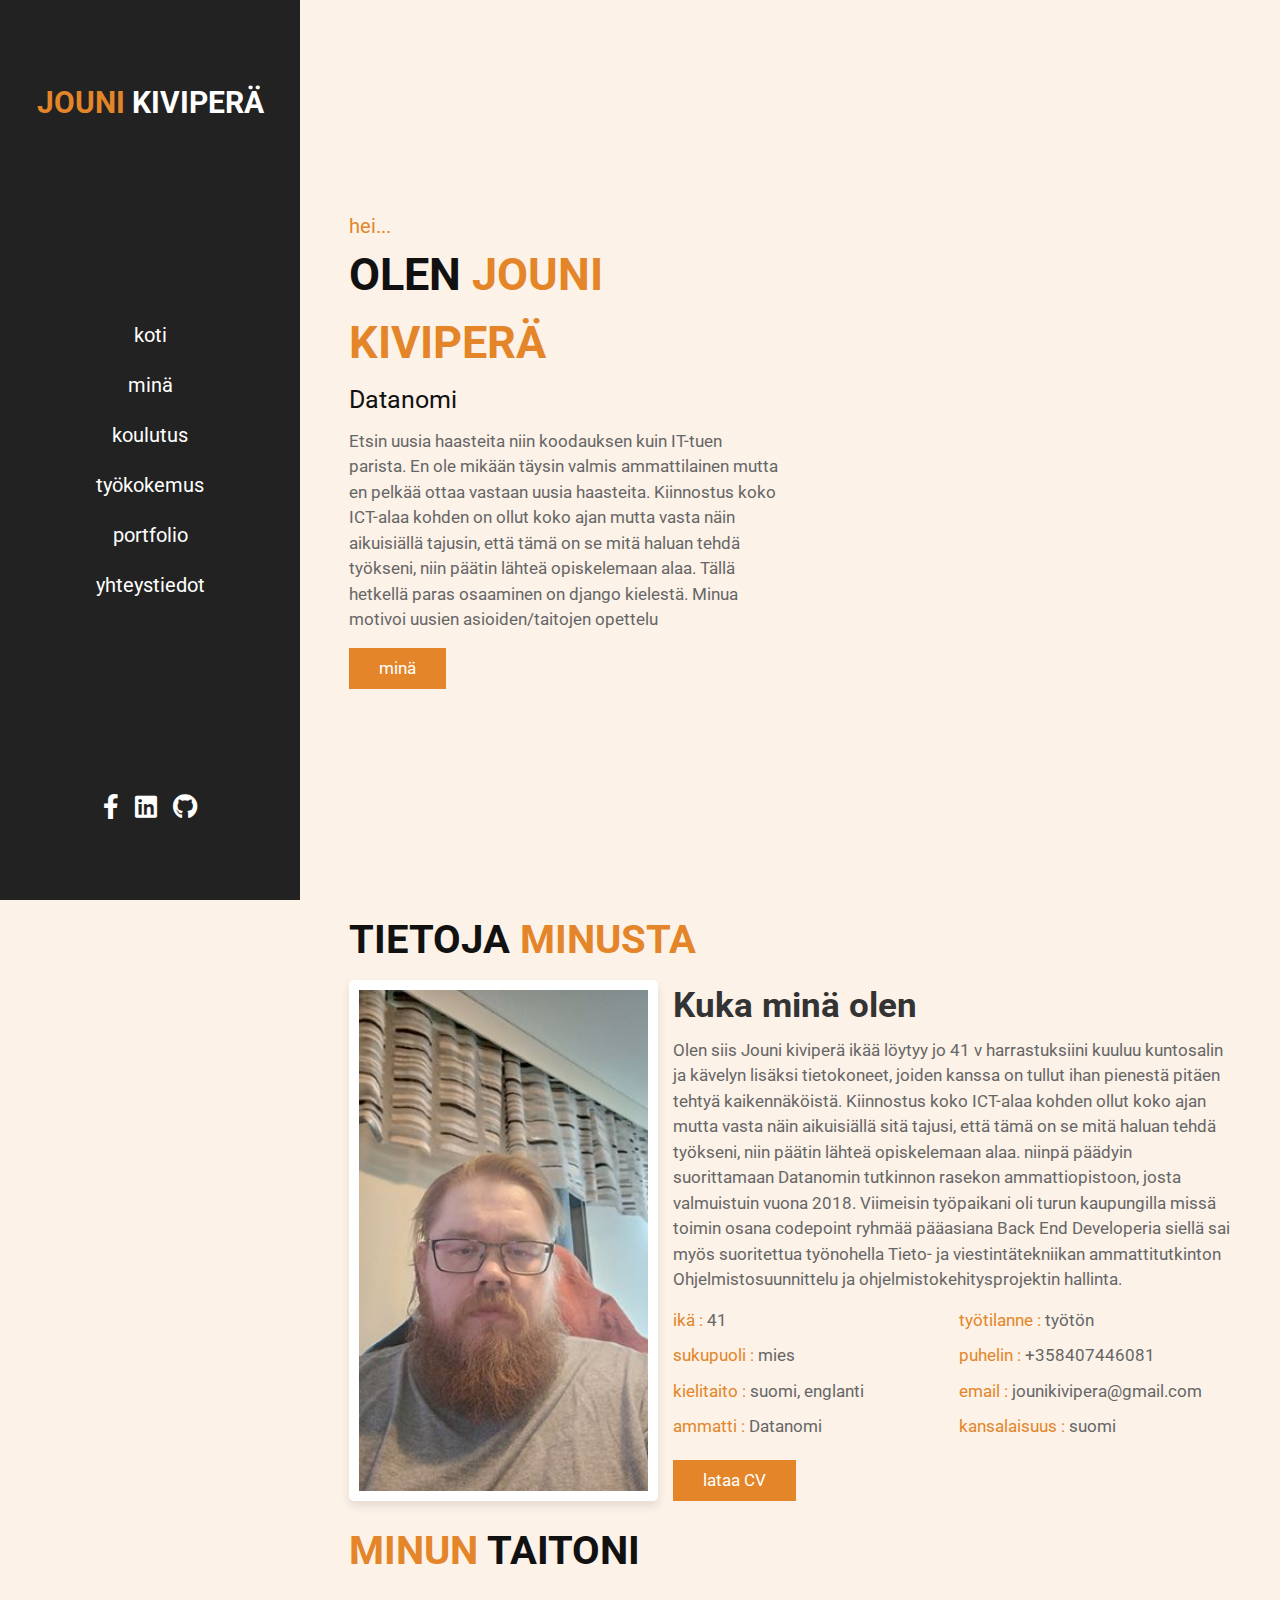
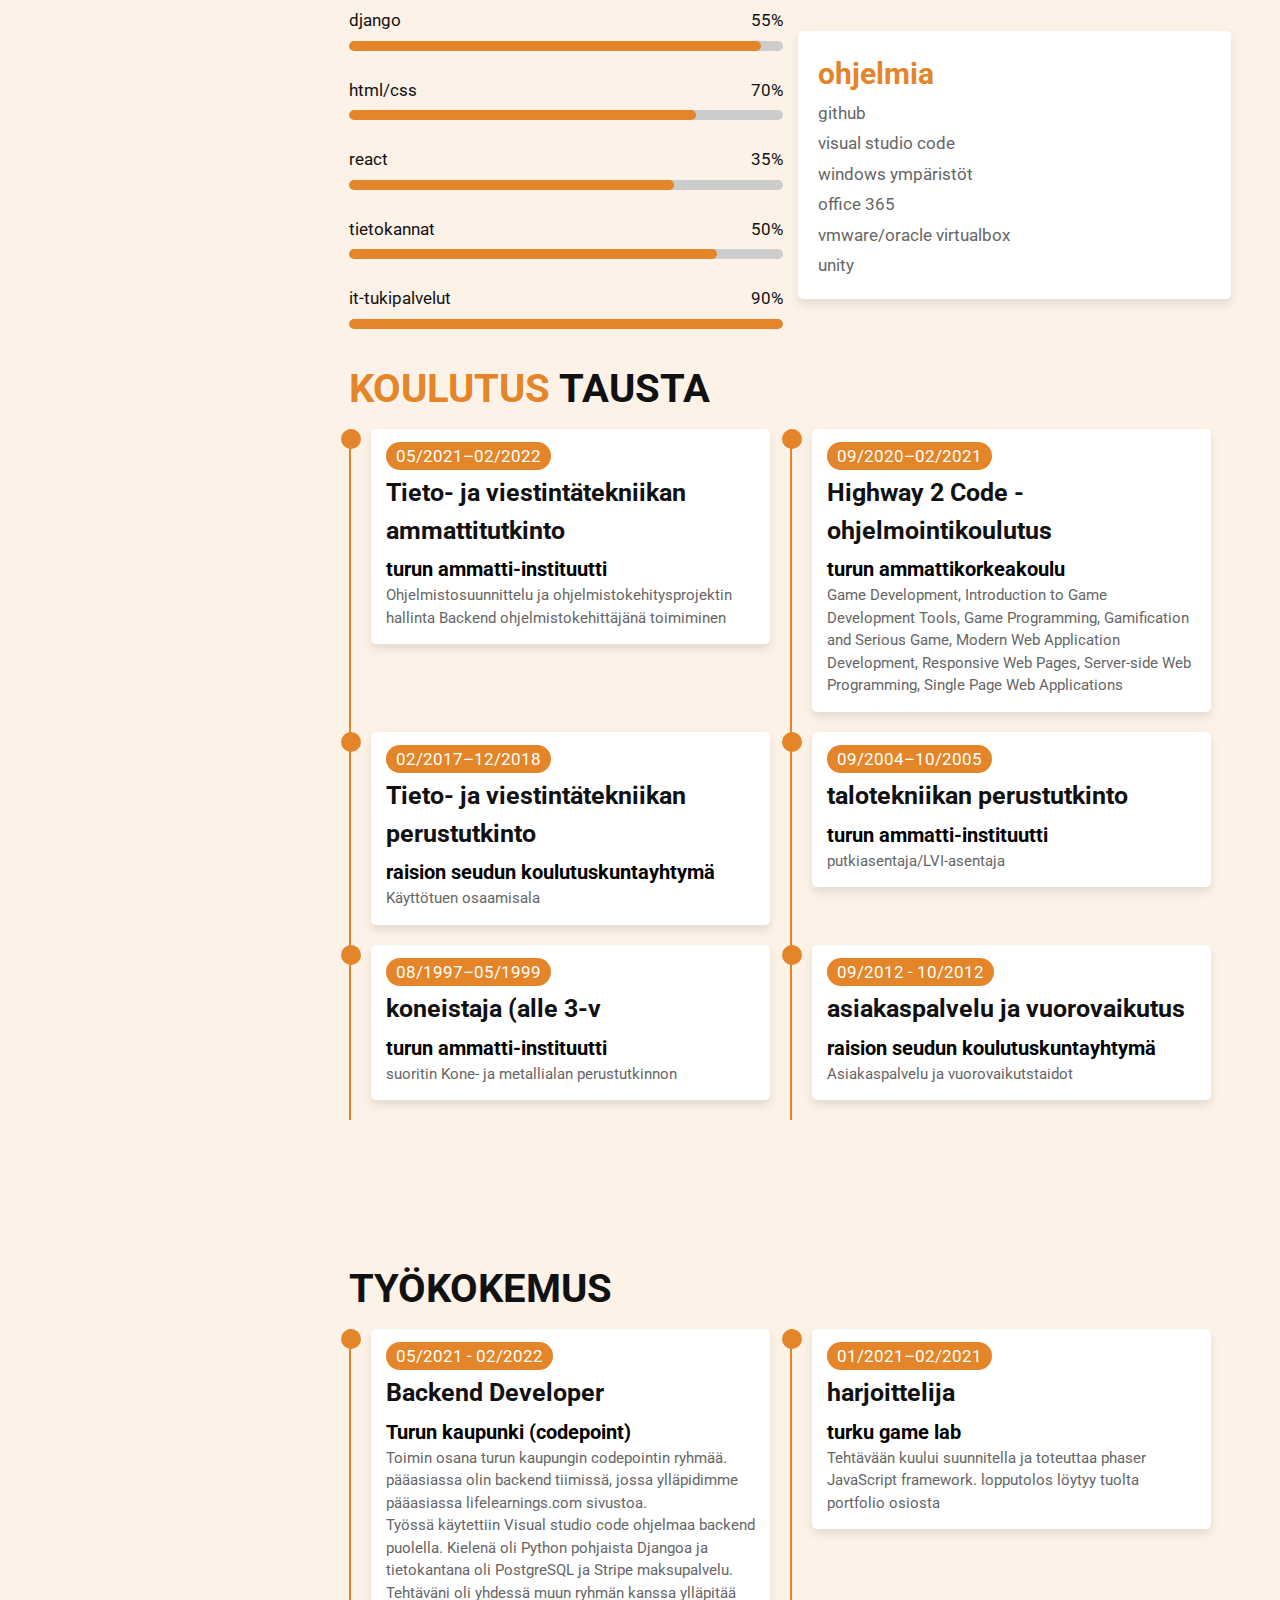
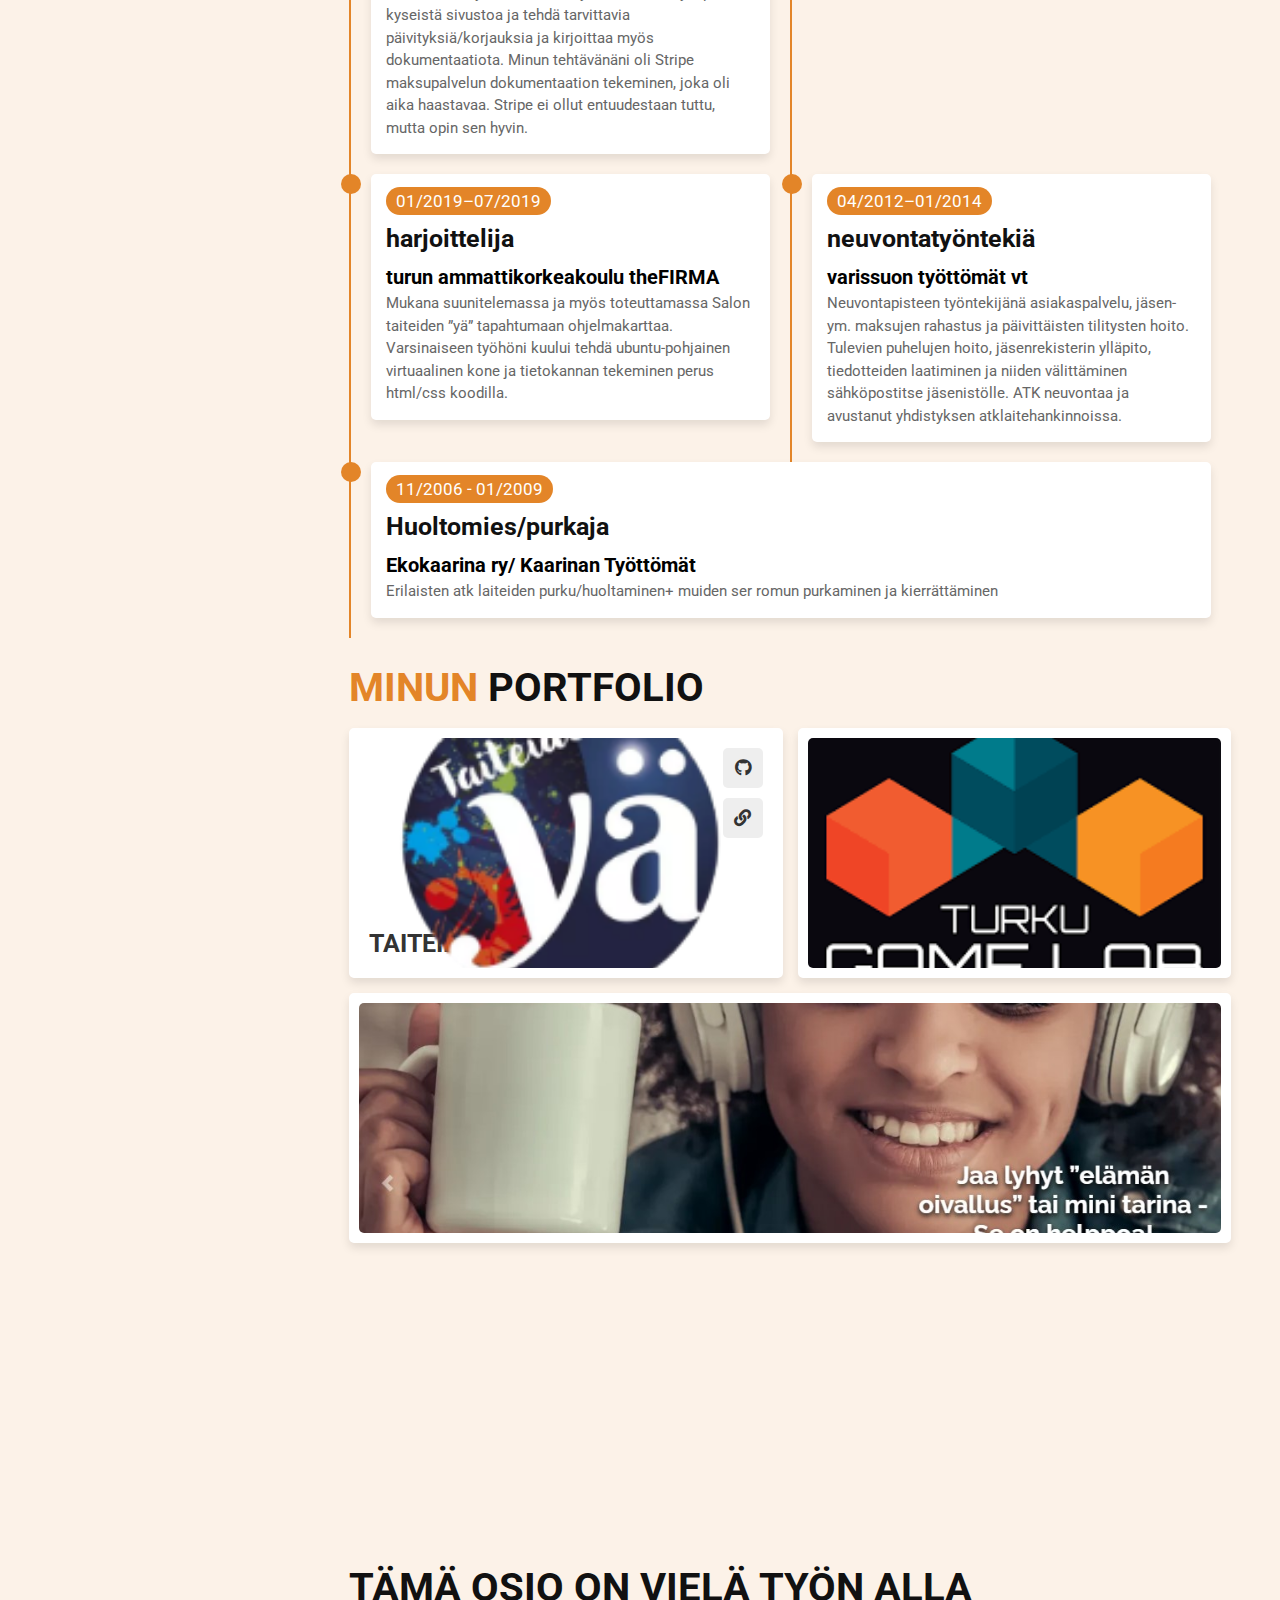
==== index.html @ ef4df232 "Update index.html" ====
<!DOCTYPE html>
<html lang="en">
  <head>
    <meta charset="UTF-8" />
    <meta http-equiv="X-UA-Compatible" content="IE=edge" />
    <meta name="viewport" content="width=device-width, initial-scale=1.0" />
    <title>Jouni Kiviperä</title>
    <!-- <script type="text/javascript">
      alert("Tämä sivusto on työn alla mutta pääset katsomaan kun painat ok");
    </script> -->

    <!-- font awesome cdn link  -->
    <link
      rel="stylesheet"
      href="https://cdnjs.cloudflare.com/ajax/libs/font-awesome/5.15.3/css/all.min.css"
    />

    <!-- custom css file link  -->
    <link rel="stylesheet" href="assets/css/style.css" />
  </head>
  <body>
    <div id="menu-bars" class="fas fa-bars"></div>

    <!-- header section starts  -->

    <header>
      <a href="#" class="logo"> <span>Jouni</span> Kiviperä </a>

      <nav class="navbar">
        <a href="#home">koti</a>
        <a href="#about">minä</a>
        <a href="#education">koulutus</a>
        <a href="#experience">työkokemus</a>
        <a href="#portfolio">portfolio</a>
        <a href="#contact">yhteystiedot</a>
      </nav>

      <div class="follow">
        <a href="#" class="fab fa-facebook-f"></a>
        <a href="https://www.linkedin.com/in/jouni-kiviper%C3%A4/" class="fab fa-linkedin"></a>
        <a href="https://github.com/jounikivi" class="fab fa-github"></a>
      </div>
    </header>

    <!-- header section ends -->

    <!-- home section starts  -->

    <section class="home" id="home">
      <div class="content">
        <span class="hi"> hei... </span>
        <h3>Olen <span> jouni kiviperä </span></h3>
        <p class="info">Datanomi</p>
        <p class="text">
          Etsin uusia haasteita niin koodauksen kuin IT-tuen parista. En ole mikään täysin
          valmis ammattilainen mutta en pelkää ottaa vastaan uusia haasteita. Kiinnostus koko
          ICT-alaa kohden on ollut koko ajan mutta vasta näin aikuisiällä tajusin, että tämä on
          se mitä haluan tehdä työkseni, niin päätin lähteä opiskelemaan alaa. Tällä hetkellä
          paras osaaminen on django kielestä. Minua motivoi uusien asioiden/taitojen opettelu
        </p>
        <a href="#about" class="btn">minä</a>
      </div>

      <div class="image">
        <!-- <img src="assets/images/kuva.png" alt=""> -->
      </div>
    </section>

    <!-- home section ends -->

    <!-- about section starts  -->

    <section class="about" id="about">
      <h1 class="heading">tietoja <span> minusta </span></h1>

      <div class="row-1">
        <div class="image">
          <img src="assets/images/Jouni.jpg" alt="" />
        </div>

        <div class="content">
          <h3>Kuka minä olen</h3>
          <p>
            Olen siis Jouni kiviperä ikää löytyy jo 41 v harrastuksiini kuuluu kuntosalin ja kävelyn lisäksi tietokoneet, joiden kanssa on tullut ihan pienestä pitäen tehtyä kaikennäköistä. Kiinnostus koko ICT-alaa kohden ollut koko ajan mutta vasta näin aikuisiällä sitä tajusi, että tämä on se mitä haluan tehdä työkseni, niin päätin lähteä opiskelemaan alaa. niinpä päädyin suorittamaan Datanomin tutkinnon rasekon ammattiopistoon, josta valmuistuin vuona 2018. Viimeisin työpaikani oli turun kaupungilla missä toimin osana codepoint ryhmää pääasiana Back End Developeria siellä sai myös suoritettua työnohella Tieto- ja viestintätekniikan ammattitutkinton Ohjelmistosuunnittelu ja ohjelmistokehitysprojektin hallinta. </p>
          <div class="box-container">
            <div class="box">
              <p><span> ikä : </span> 41</p>
              <p><span> sukupuoli : </span> mies</p>
              <p><span> kielitaito : </span> suomi, englanti</p>
              <p><span> ammatti : </span>Datanomi</p>
            </div>
            <div class="box">
              <p><span> työtilanne : </span> työtön</p>
              <p><span> puhelin : </span> +358407446081</p>
              <p><span> email : </span> jounikivipera@gmail.com</p>
              <p><span> kansalaisuus : </span> suomi</p>
            </div>
          </div>
          <a download="" href="assets/pdf/Kiviperä Jouni CV.pdf" class="btn">
            lataa CV <i class="ri-download-line"></i>
        </a>
          <!-- <a href="#" class="btn">hire me</a> -->
        </div>
      </div>

      <h1 class="heading"><span> minun </span> taitoni</h1>

      <div class="row-2">
        <div class="skills">
          <div class="progress">
            <h3>django <span> 55% </span></h3>
            <div class="bar"><span></span></div>
          </div>
          <div class="progress">
            <h3>html/css<span> 70% </span></h3>
            <div class="bar"><span></span></div>
          </div>
          <div class="progress">
            <h3>react <span> 35% </span></h3>
            <div class="bar"><span></span></div>
          </div>
          <div class="progress">
            <h3>tietokannat <span> 50% </span></h3>
            <div class="bar"><span></span></div>
          </div>
          <div class="progress">
            <h3>it-tukipalvelut <span> 90% </span></h3>
            <div class="bar"><span></span></div>
          </div>
        </div>

        <div class="box-container">
          <div class="box">
            <h3>ohjelmia</h3>
            <p>github</p>
            <p>visual studio code</p>
            <p>windows ympäristöt</p>
            <p>office 365</p>
            <p>vmware/oracle virtualbox</p>
            <p>unity</p>
          </div>
    </section>

    <!-- about section ends -->

    <!-- service section starts  -->

    <section class="experience" id="education">
      <h1 class="heading"><span> koulutus </span> tausta</h1>

      <div class="box-container">
        <div class="box">
          <div class="content">
            <span> 05/2021–02/2022 </span>
            <h3>Tieto- ja viestintätekniikan ammattitutkinto</h3>
            <h1>turun ammatti-instituutti</h1>
            <p>
              Ohjelmistosuunnittelu ja ohjelmistokehitysprojektin hallinta Backend ohjelmistokehittäjänä toimiminen
            </p>
          </div>
        </div>

        <div class="box">
          <div class="content">
            <span> 09/2020–02/2021 </span>
            <h3>Highway 2 Code -ohjelmointikoulutus</h3>
            <h1>turun ammattikorkeakoulu</h1>
            <p>
              Game Development, Introduction to Game Development Tools, Game
              Programming, Gamification and Serious Game, Modern Web Application
              Development, Responsive Web Pages, Server-side Web Programming,
              Single Page Web Applications
            </p>
          </div>
        </div>
        <div class="box">
          <div class="content">
            <span> 02/2017–12/2018 </span>
            <h3>Tieto- ja viestintätekniikan perustutkinto</h3>
            <h1>raision seudun koulutuskuntayhtymä</h1>
            <p>Käyttötuen osaamisala</p>
          </div>
        </div>
        <div class="box">
          <div class="content">
            <span> 09/2004–10/2005 </span>
            <h3>talotekniikan perustutkinto</h3>
            <h1>turun ammatti-instituutti</h1>
            <p>putkiasentaja/LVI-asentaja</p>
          </div>
        </div>
        <div class="box">
          <div class="content">
            <span> 08/1997–05/1999 </span>
            <h3>koneistaja (alle 3-v</h3>
            <h1>turun ammatti-instituutti</h1>
            <p>suoritin Kone- ja metallialan perustutkinnon</p>
          </div>
        </div>
        <div class="box">
          <div class="content">
            <span> 09/2012 - 10/2012 </span>
            <h3>asiakaspalvelu ja vuorovaikutus</h3>
            <h1>raision seudun koulutuskuntayhtymä</h1>
            <p>Asiakaspalvelu ja vuorovaikutstaidot</p>
          </div>
        </div>
      </div>
    </section>

    <!-- service section ends -->

    <!-- experience section starts  -->

    <section class="experience" id="experience">
      <h1 class="heading"><span>  </span> työkokemus</h1>

      <div class="box-container">
        <div class="box">
          <div class="content">
            <span> 05/2021 - 02/2022 </span>
            <h3>Backend Developer</h3>
            <h1>Turun kaupunki (codepoint)</h1>
            <p>Toimin osana turun kaupungin codepointin ryhmää. pääasiassa olin backend tiimissä, jossa ylläpidimme pääasiassa lifelearnings.com sivustoa.</p>
            <p>Työssä käytettiin Visual studio code ohjelmaa backend puolella. Kielenä oli Python pohjaista Djangoa ja tietokantana oli PostgreSQL ja Stripe maksupalvelu. Tehtäväni oli yhdessä muun ryhmän kanssa ylläpitää kyseistä sivustoa ja tehdä tarvittavia päivityksiä/korjauksia ja kirjoittaa myös dokumentaatiota. Minun tehtävänäni oli Stripe maksupalvelun dokumentaation tekeminen, joka oli aika haastavaa. Stripe ei ollut entuudestaan tuttu, mutta opin sen hyvin.</p>
          </div>
        </div>

        <div class="box">
          <div class="content">
            <span> 01/2021–02/2021 </span>
            <h3>harjoittelija</h3>
            <h1>turku game lab</h1>
            <p>
              Tehtävään kuului suunnitella ja toteuttaa phaser JavaScript framework. lopputolos löytyy tuolta portfolio osiosta
            </p>
          </div>
        </div>
        <div class="box">
          <div class="content">
            <span> 01/2019–07/2019 </span>
            <h3>harjoittelija</h3>
            <h1>turun ammattikorkeakoulu theFIRMA</h1>
            <p>
              Mukana suunitelemassa ja myös toteuttamassa Salon taiteiden ”yä” tapahtumaan ohjelmakarttaa. Varsinaiseen työhöni kuului tehdä ubuntu-pohjainen virtuaalinen kone ja tietokannan tekeminen perus html/css koodilla.            </p>
          </div>
        </div>
        <div class="box">
          <div class="content">
            <span> 04/2012–01/2014 </span>
            <h3>neuvontatyöntekiä</h3>
            <h1>varissuon työttömät vt</h1>
            <p>
              Neuvontapisteen työntekijänä asiakaspalvelu, jäsen- ym. maksujen rahastus ja päivittäisten tilitysten hoito. Tulevien puhelujen hoito, jäsenrekisterin ylläpito, tiedotteiden laatiminen ja niiden välittäminen sähköpostitse jäsenistölle. ATK neuvontaa ja avustanut yhdistyksen atklaitehankinnoissa.
            </p>
          </div>
        </div>
        <div class="box">
          <div class="content">
            <span> 11/2006 - 01/2009 </span>
            <h3>Huoltomies/purkaja</h3>
            <h1>Ekokaarina ry/ Kaarinan Työttömät</h1>
            <p>Erilaisten atk laiteiden purku/huoltaminen+ muiden ser romun purkaminen ja kierrättäminen</p>
          </div>
        </div>
        <!-- <div class="box">
          <div class="content">
            <span> 00.00.0000 - 0000 </span>
            <h3>tehtävä</h3>
            <h1>työnantaja</h1>
            <p>
              Lorem ipsum dolor sit amet consectetur adipisicing elit. Vitae vel
              quasi consectetur expedita ipsam similique maiores ipsa? Error,
              debitis ullam.
            </p>
          </div> -->
        </div>
      </div>
    </section>

    <!-- experience section ends -->

    <!-- portfolio section starts  -->

    <section class="portfolio" id="portfolio">
      <h1 class="heading"><span> minun </span> portfolio</h1>

      <div class="box-container">
        <div class="box">
          <img src="assets/images/salo.png" alt="" />
          <h3>taiteiden yä</h3>
          <div class="icons">
            <a href="https://github.com/jounikivi/salotaiteidenya" class="fab fa-github"></a>
            <a href="https://taiteidenya.net/" class="fas fa-link"></a>
            
          </div>
        </div>

        <div class="box">
          <img src="assets/images/turkugamalab.png" alt="" />
          <h3>fire exit</h3>
          <div class="icons">
            <a href="https://rauno.vesti.fi/game/fire/" class="fas fa-link"></a>
            <a href="https://github.com/jounikivi/Fire-Exit" class="fab fa-github"></a>
          </div>
        </div>

        <div class="box">
          <img src="assets/images/life.jpg" alt="" />
          <h3>life learnings</h3>
          <div class="icons">
            <a href="https://lifelearnings.com/" class="fas fa-link"></a>
            
          </div>
        </div>

        <!-- <div class="box">
          <img src="images/img-4.jpg" alt="" />
          <h3>project 04</h3>
          <div class="icons">
            <a href="#" class="fas fa-link"></a>
            <a href="#" class="fas fa-share"></a>
            <a href="#" class="fas fa-search"></a>
          </div>
        </div> -->

        <!-- <div class="box">
          <img src="images/img-5.jpg" alt="" />
          <h3>project 05</h3>
          <div class="icons">
            <a href="#" class="fas fa-link"></a>
            <a href="#" class="fas fa-share"></a>
            <a href="#" class="fas fa-search"></a>
          </div>
        </div>

        <div class="box">
          <img src="images/img-6.jpg" alt="" />
          <h3>project 06</h3>
          <div class="icons">
            <a href="#" class="fas fa-link"></a>
            <a href="#" class="fas fa-share"></a>
            <a href="#" class="fas fa-search"></a>
          </div>
        </div>
      </div> -->
    </section>

    <!-- portfolio section ends -->

    <!-- contact section starts  -->
    <section class="contact" id="contact">
      <h1 class="heading">tämä osio on vielä työn alla</h1>

    </section>

    <!-- contact section ends -->

    <!-- footer section  -->

    <!-- custom js file link  -->
    <script src="js/script.js"></script>
  </body>
</html>
---- assets/css/style.css ----
@import url("https://fonts.googleapis.com/css2?family=Roboto:wght@100;300;400;500;700&display=swap");

:root {
  --main-color: #e38528;
}

* {
  font-family: "Roboto", sans-serif;
  margin: 0;
  padding: 0;
  box-sizing: border-box;
  outline: none;
  border: none;
  text-decoration: none;
  /* text-transform: capitalize; */
  transition: all 0.2s linear;
  line-height: 1.5;
}

html {
  font-size: 62.5%;
  overflow-x: hidden;
  scroll-behavior: smooth;
}

body {
  background: #fcf2e8;
  padding-left: 30rem;
}

section {
  padding: 1rem 5%;
  min-height: 100vh;
}

.heading {
  font-size: 4rem;
  padding-bottom: 1rem;
  color: #111;
  text-transform: uppercase;
}

.heading span {
  color: var(--main-color);
  text-transform: uppercase;
}

.btn {
  display: inline-block;
  margin-top: 1rem;
  padding: 0.8rem 3rem;
  background: var(--main-color);
  color: #fff;
  cursor: pointer;
  font-size: 1.7rem;
}

.btn:hover {
  background: #111;
  letter-spacing: 0.2rem;
}

header {
  position: fixed;
  top: 0;
  left: 0;
  bottom: 0;
  background: #222;
  display: flex;
  align-items: center;
  justify-content: space-between;
  z-index: 1000;
  flex-flow: column;
  padding: 8rem 2rem;
  width: 30rem;
  text-align: center;
}

header .logo {
  text-transform: uppercase;
  color: #fff;
  font-size: 3rem;
  font-weight: bolder;
}

header .logo span {
  text-transform: uppercase;
  color: var(--main-color);
}

header .navbar a {
  display: block;
  font-size: 2rem;
  color: #fff;
  margin: 2rem 0;
}

header .navbar a:hover {
  letter-spacing: 0.2rem;
  color: var(--main-color);
}

header .follow a {
  font-size: 2.5rem;
  color: #fff;
  margin: 0 0.7rem;
}

header .follow a:hover {
  color: var(--main-color);
}

#menu-bars {
  position: fixed;
  top: 1rem;
  right: 1rem;
  z-index: 10000;
  background: var(--main-color);
  color: #fff;
  border-radius: 0.5rem;
  padding: 1rem 1.5rem;
  font-size: 3rem;
  cursor: pointer;
  display: none;
}

.cursor-1 {
  position: absolute;
  top: 0;
  left: 0;
  height: 1rem;
  width: 1rem;
  background: var(--main-color);
  pointer-events: none;
  transform: translate(-50%, -50%);
  border-radius: 50%;
  z-index: 10000;
}

.cursor-1.active {
  height: 7rem;
  width: 7rem;
  opacity: 0.3;
}

.cursor-2 {
  position: absolute;
  top: 0;
  left: 0;
  height: 4rem;
  width: 4rem;
  border: 0.1rem solid var(--main-color);
  pointer-events: none;
  transform: translate(-50%, -50%);
  border-radius: 50%;
  z-index: 10000;
  transition: 0.3s linear;
}

.cursor-2.active {
  display: none;
}

.home {
  display: flex;
  align-items: center;
  flex-wrap: wrap;
  gap: 1.5rem;
}

.home .image {
  flex: 1 1 40rem;
}

.home .image img {
  width: 100%;
}

.home .content {
  flex: 1 1 40rem;
}

.home .content .hi {
  font-size: 2rem;
  color: var(--main-color);
}

.home .content h3 {
  font-size: 4.5rem;
  color: #111;
  text-transform: uppercase;
}

.home .content h3 span {
  color: var(--main-color);
  text-transform: uppercase;
}

.home .content .info {
  font-size: 2.5rem;
  color: #111;
  padding: 0.5rem 0;
}

.home .content .text {
  font-size: 1.7rem;
  color: #666;
  padding: 0.5rem 0;
}

.about .row-1 {
  display: flex;
  flex-wrap: wrap;
  gap: 1.5rem;
  padding-bottom: 2rem;
}

.about .row-1 .image {
  flex: 1 1 25rem;
}

.about .row-1 .image img {
  height: 100%;
  width: 100%;
  object-fit: cover;
  border: 1rem solid #fff;
  border-radius: 0.5rem;
  box-shadow: 0 0.5rem 1rem rgba(0, 0, 0, 0.1);
}

.about .row-1 .content {
  flex: 1 1 50rem;
}

.about .row-1 .content h3 {
  color: #333;
  font-size: 3.5rem;
}

.about .row-1 .content p {
  color: #666;
  font-size: 1.7rem;
  padding: 0.5rem 0;
}

.about .row-1 .content .box-container {
  display: flex;
  flex-wrap: wrap;
  gap: 1.5rem;
  padding: 0.5rem 0;
}

.about .row-1 .content .box-container .box {
  flex: 1 1 20rem;
}

.about .row-1 .content .box-container .box span {
  color: var(--main-color);
}

.about .row-2 {
  display: flex;
  flex-wrap: wrap;
  gap: 1.5rem;
  align-items: center;
}

.about .row-2 .skills {
  flex: 1 1 40rem;
}

.about .row-2 .skills .progress {
  padding: 1rem 0;
}

.about .row-2 .skills .progress h3 {
  display: flex;
  justify-content: space-between;
  padding: 0.7rem 0;
  font-size: 1.7rem;
  color: #111;
  font-weight: 400;
}

.about .row-2 .skills .progress .bar {
  width: 100%;
  background: #ccc;
  overflow: hidden;
  height: 1rem;
  border-radius: 50rem;
}

.about .row-2 .skills .progress .bar span {
  display: block;
  height: 100%;
  background: var(--main-color);
  border-radius: 50rem;
}

.about .row-2 .skills .progress:nth-child(1) .bar span {
  width: 95%;
}

.about .row-2 .skills .progress:nth-child(2) .bar span {
  width: 80%;
}

.about .row-2 .skills .progress:nth-child(3) .bar span {
  width: 75%;
}

.about .row-2 .skills .progress:nth-child(4) .bar span {
  width: 85%;
}

.about .row-2 .box-container {
  flex: 1 1 40rem;
  display: flex;
  flex-wrap: wrap;
  gap: 1.5rem;
}

.about .row-2 .box-container .box {
  flex: 1 1 15rem;
  background: #fff;
  padding: 2rem;
  border-radius: 0.5rem;
  box-shadow: 0 0.5rem 1rem rgba(0, 0, 0, 0.1);
}

.about .row-2 .box-container .box h3 {
  color: var(--main-color);
  font-size: 3rem;
}

.about .row-2 .box-container .box p {
  color: #666;
  font-size: 1.7rem;
  padding-top: 0.5rem;
}

.service .box-container {
  display: flex;
  flex-wrap: wrap;
  gap: 1.5rem;
}

.service .box-container .box {
  flex: 1 1 30rem;
  text-align: center;
  padding: 2rem;
  background: #fff;
  border-radius: 0.5rem;
  box-shadow: 0 0.5rem 1rem rgba(0, 0, 0, 0.1);
}

.service .box-container .box i {
  height: 6rem;
  width: 6rem;
  line-height: 6rem;
  font-size: 2.5rem;
  color: #fff;
  background: var(--main-color);
  border-radius: 50%;
}

.service .box-container .box h3 {
  color: #444;
  font-size: 2.2rem;
  padding-top: 1rem;
}

.service .box-container .box p {
  color: #666;
  font-size: 1.7rem;
  padding-top: 0.5rem;
}

.experience .box-container {
  display: flex;
  flex-wrap: wrap;
}

.experience .box-container .box {
  position: relative;
  flex: 1 1 33rem;
  border-left: 0.2rem solid var(--main-color);
  padding-left: 2rem;
  padding-right: 2rem;
  padding-bottom: 2rem;
}

.experience .box-container .box::before {
  content: "";
  position: absolute;
  top: 0;
  left: -1rem;
  height: 2rem;
  width: 2rem;
  border-radius: 50%;
  background: var(--main-color);
}

.experience .box-container .box .content {
  background: #fff;
  padding: 1.5rem;
  box-shadow: 0 0.5rem 1rem rgba(0, 0, 0, 0.1);
  border-radius: 0.5rem;
}

.experience .box-container .box .content span {
  color: #fff;
  font-size: 1.7rem;
  background: var(--main-color);
  border-radius: 50rem;
  padding: 0.4rem 1rem;
}

.experience .box-container .box .content h3 {
  font-size: 2.5rem;
  padding: 0.5rem 0;
  color: #111;
}

.experience .box-container .box .content p {
  font-size: 1.5rem;
  color: #666;
}

.portfolio .box-container {
  display: flex;
  flex-wrap: wrap;
  gap: 1.5rem;
}

.portfolio .box-container .box {
  flex: 1 1 30rem;
  height: 25rem;
  position: relative;
  overflow: hidden;
  border: 1rem solid #fff;
  box-shadow: 0 0.5rem 1rem rgba(0, 0, 0, 0.1);
  background: #fff;
  border-radius: 0.5rem;
}

.portfolio .box-container .box img {
  height: 100%;
  width: 100%;
  object-fit: cover;
  border-radius: 0.5rem;
  position: relative;
  z-index: 1;
}

.portfolio .box-container .box:hover img {
  height: 75%;
  width: 75%;
}

.portfolio .box-container .box h3 {
  position: absolute;
  bottom: 0.5rem;
  left: 1rem;
  font-size: 2.5rem;
  color: #333;
  text-transform: uppercase;
}

.portfolio .box-container .box .icons {
  position: absolute;
  top: 1rem;
  right: 1rem;
}

.portfolio .box-container .box .icons a {
  display: block;
  height: 4rem;
  width: 4rem;
  border-radius: 0.5rem;
  background: #eee;
  color: #333;
  font-size: 1.7rem;
  line-height: 4rem;
  text-align: center;
  margin-bottom: 1rem;
}

.portfolio .box-container .box .icons a:hover {
  background: var(--main-color);
  color: #fff;
}

.contact .icons-container {
  display: flex;
  gap: 1.5rem;
  flex-wrap: wrap;
  padding-bottom: 2rem;
}

.contact .icons-container .icons {
  flex: 1 1 25rem;
  text-align: center;
  padding: 2rem;
  background: #fff;
  box-shadow: 0 0.5rem 1rem rgba(0, 0, 0, 0.1);
  border-radius: 0.5rem;
}

.contact .icons-container .icons i {
  height: 5rem;
  width: 5rem;
  line-height: 5rem;
  font-size: 2rem;
  background: var(--main-color);
  color: #fff;
  border-radius: 50%;
}

.contact .icons-container .icons h3 {
  color: #111;
  font-size: 2rem;
  padding: 0.5rem 0;
  padding-top: 1rem;
}

.contact .icons-container .icons p {
  color: #666;
  font-size: 1.7rem;
}

.contact .row {
  display: flex;
  flex-wrap: wrap;
  gap: 1.5rem;
}

.contact .row form {
  flex: 1 1 55rem;
  background: #fff;
  padding: 0 2rem;
  box-shadow: 0 0.5rem 1rem rgba(0, 0, 0, 0.1);
  border-radius: 0.5rem;
}

.contact .row .map {
  flex: 1 1 25rem;
  border: 1rem solid #fff;
  box-shadow: 0 0.5rem 1rem rgba(0, 0, 0, 0.1);
  border-radius: 0.5rem;
  width: 100%;
}

.contact .row form .box,
.contact .row form textarea {
  width: 100%;
  border-bottom: 0.1rem solid #333;
  color: #333;
  text-transform: none;
  font-size: 1.7rem;
  padding: 1rem 0;
  margin: 1rem 0;
}

.contact .row form .box:focus,
.contact .row form textarea:focus {
  border-color: var(--main-color);
}

.contact .row form .box::placeholder,
.contact .row form textarea::placeholder {
  text-transform: capitalize;
}

.contact .row form textarea {
  height: 20rem;
  resize: none;
}

.contact .row form .btn {
  margin-top: 0;
  margin-bottom: 1.5rem;
}

.footer {
  margin-top: 2rem;
  font-size: 2rem;
  padding: 2.5rem;
  text-align: center;
  color: #666;
  background: #fff;
}

.footer span {
  color: var(--main-color);
}

/* media queries  */
@media (max-width: 991px) {
  html {
    font-size: 55%;
  }

  body {
    padding: 0;
  }

  #menu-bars {
    display: initial;
  }

  header {
    left: -120%;
  }

  header.active {
    left: 0%;
  }

  .cursor-1,
  .cursor-2 {
    display: none;
  }
}

@media (max-width: 450px) {
  html {
    font-size: 50%;
  }

  header {
    width: 100%;
  }

  .experience .box-container .box {
    padding-right: 0;
  }
}
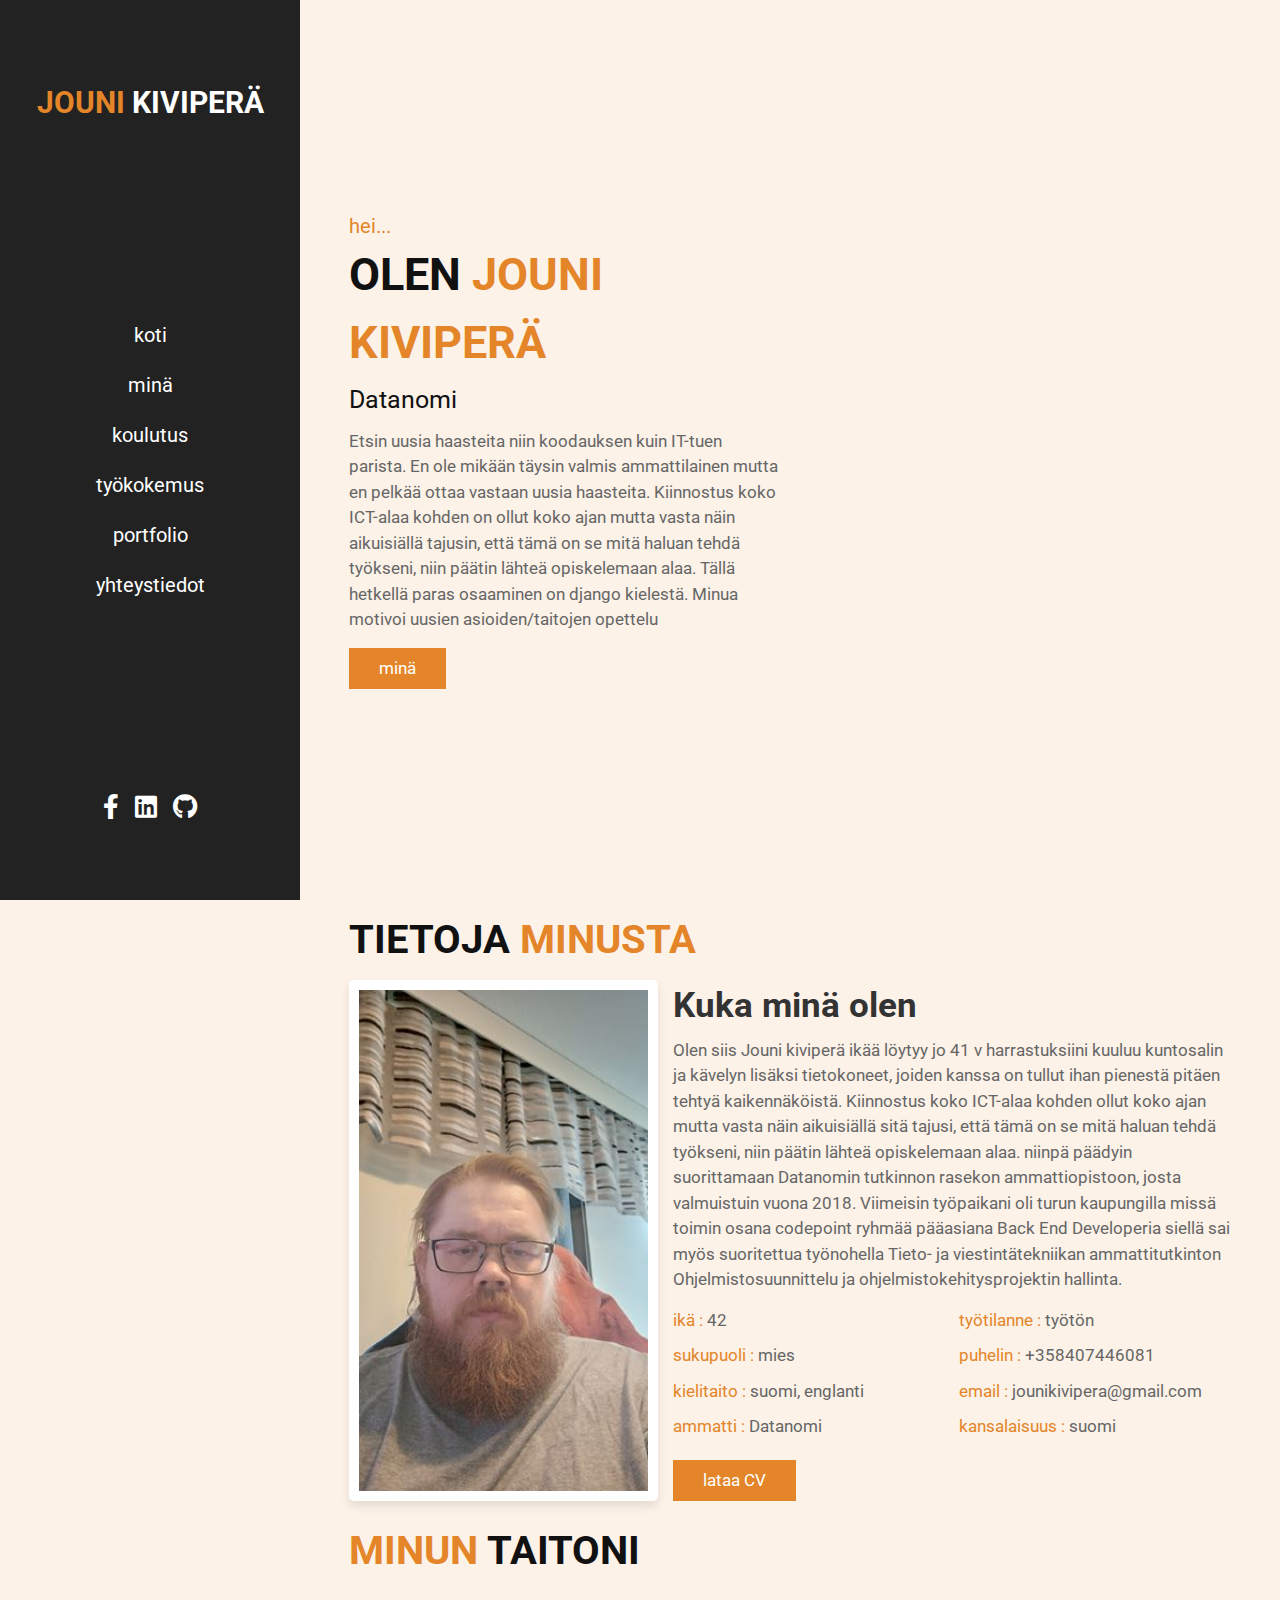
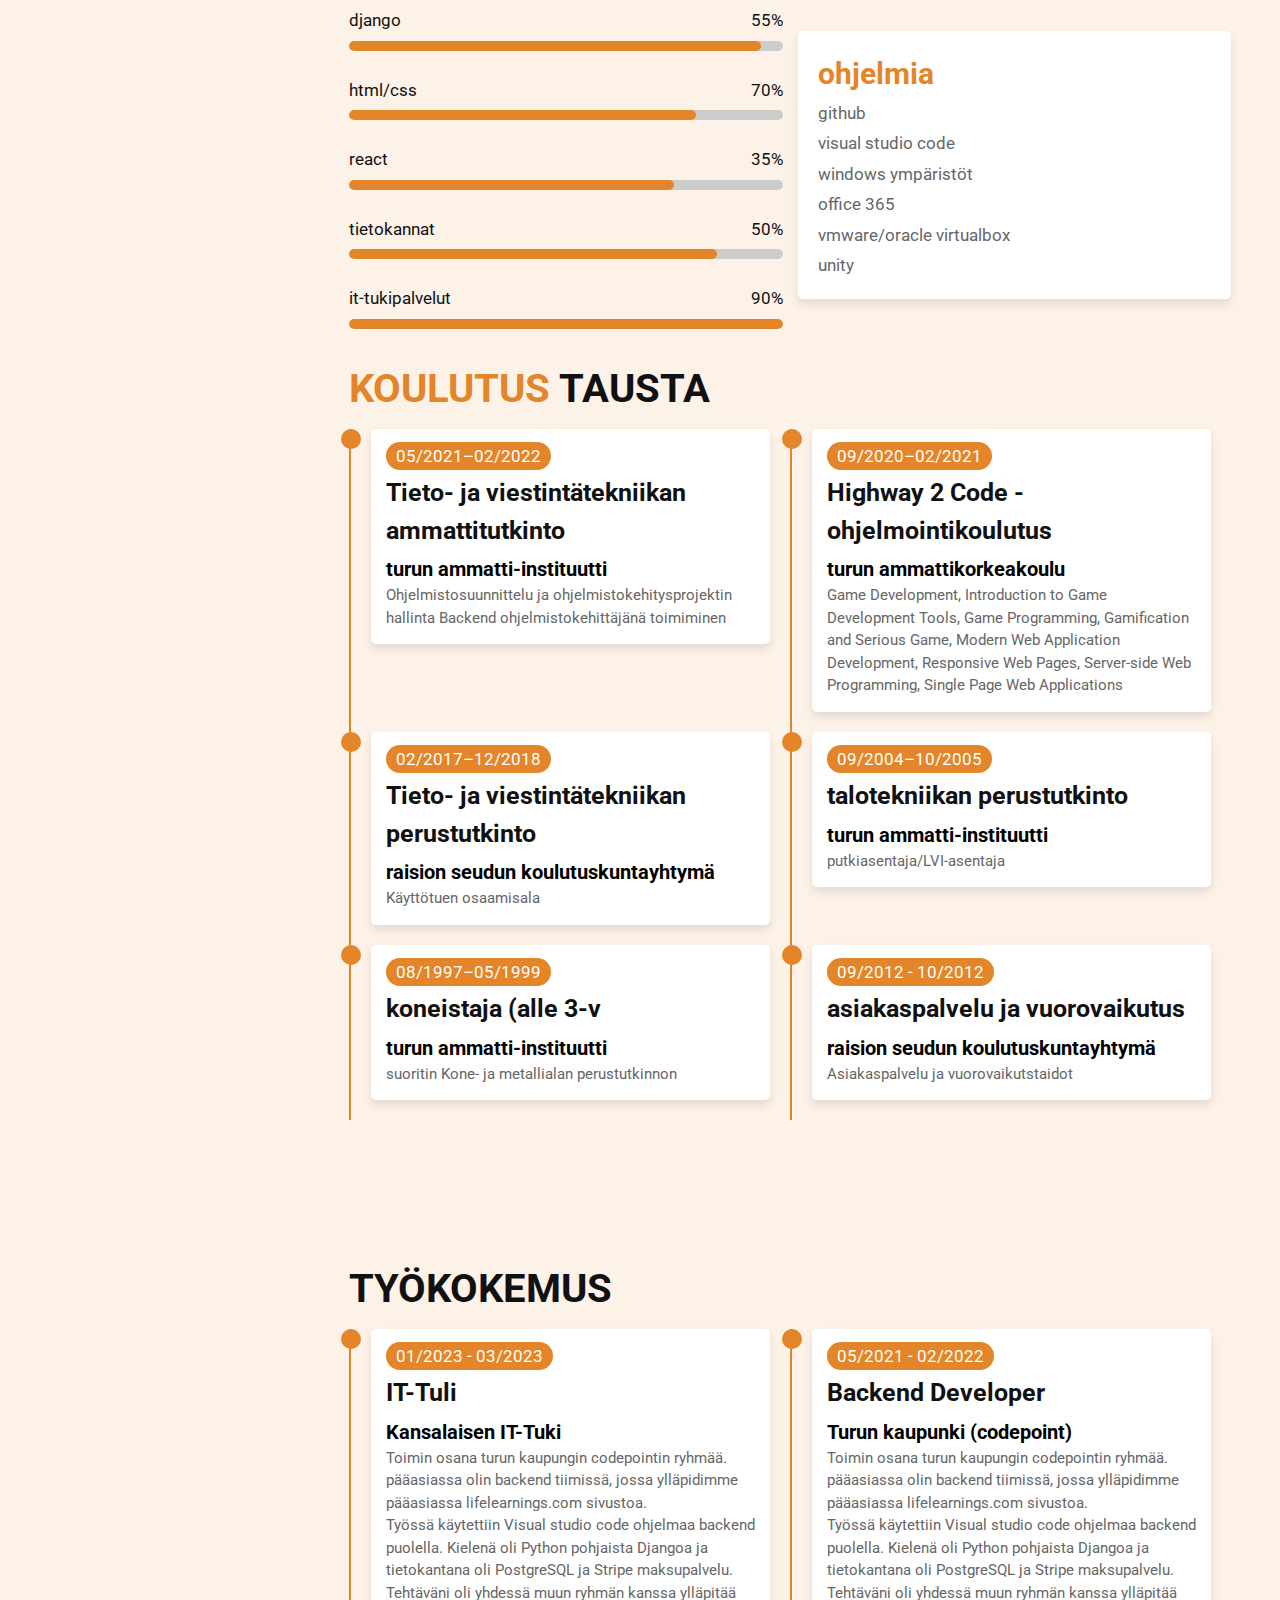
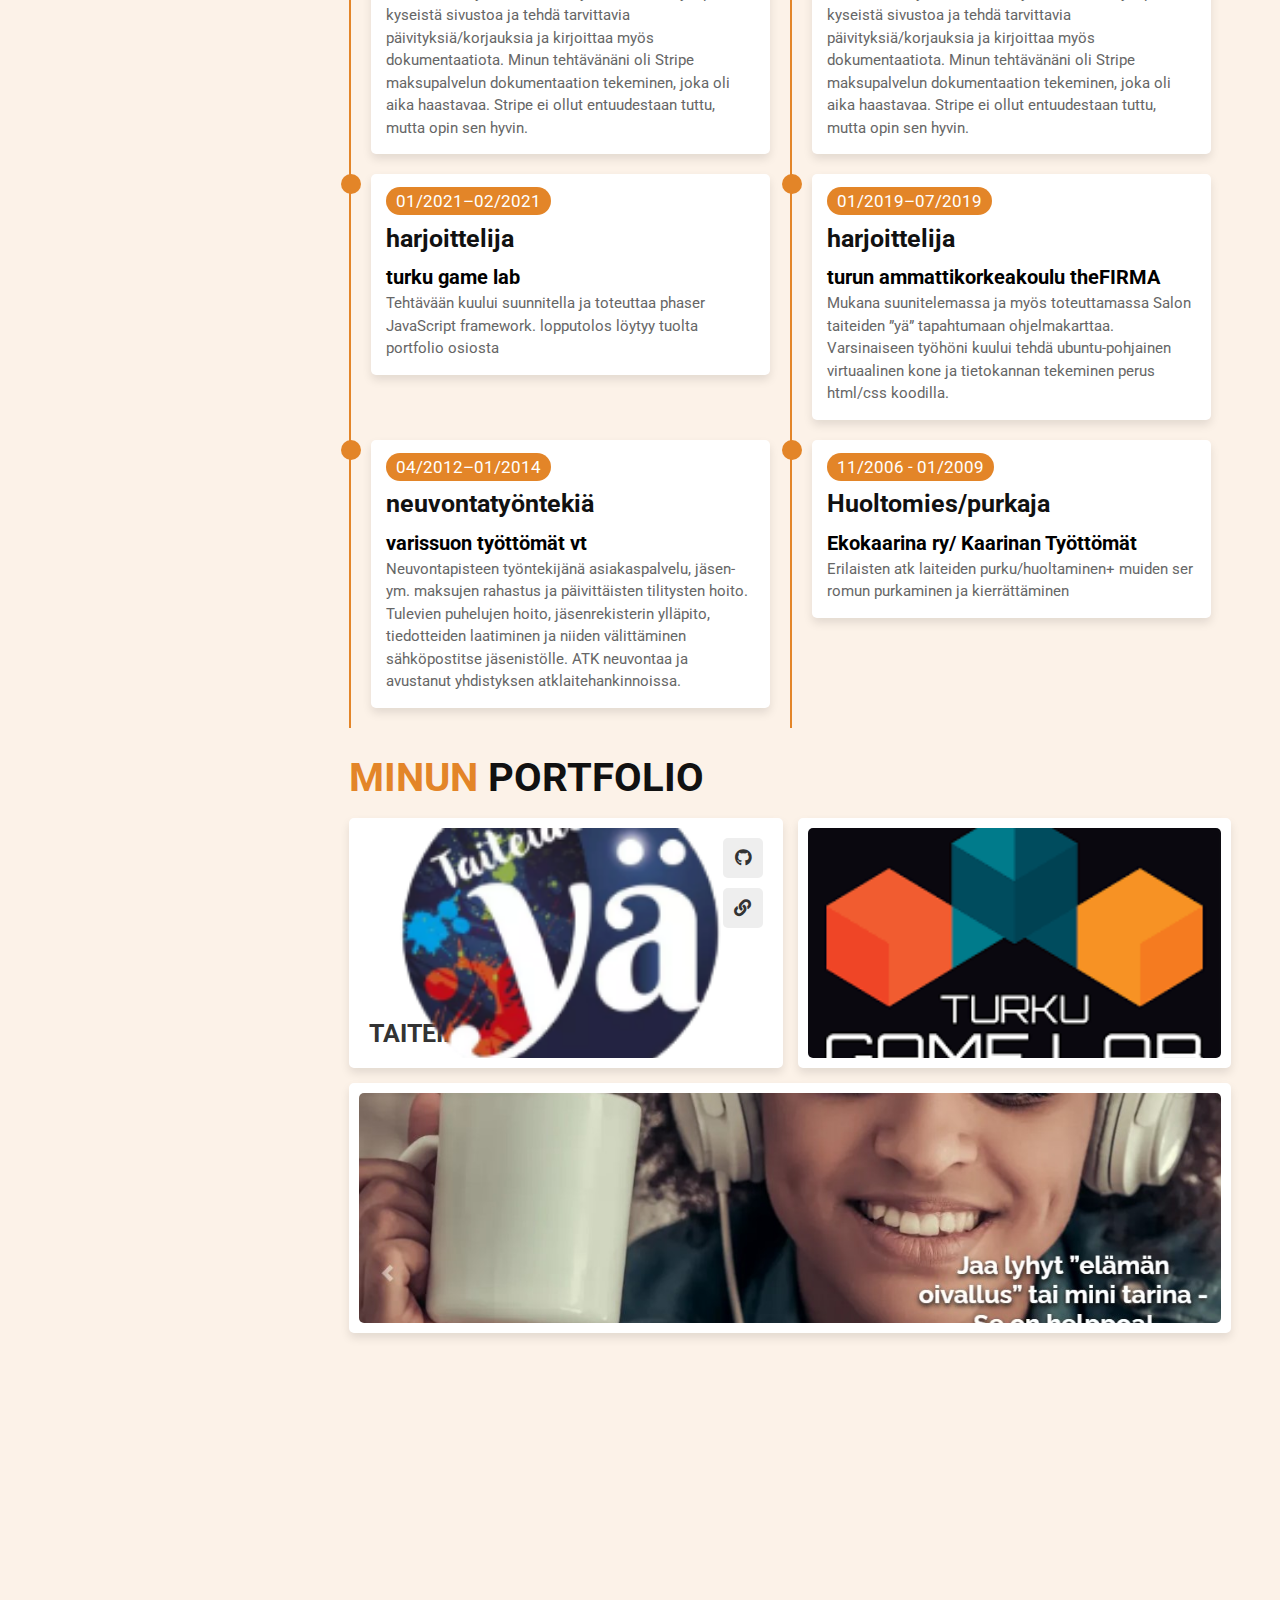
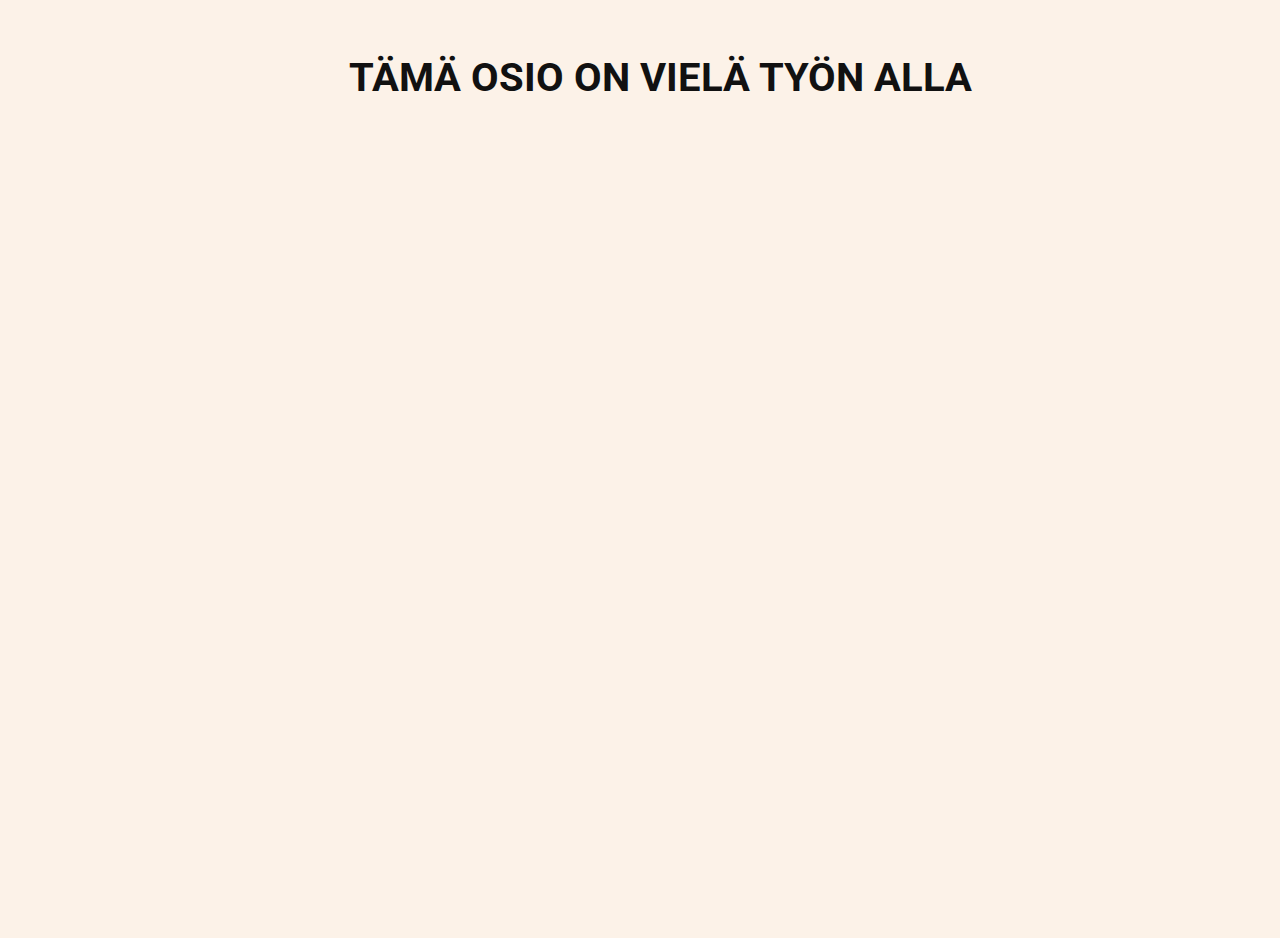
==== commit 5c1bc2d6: "Update index.html" ====
--- a/index.html
+++ b/index.html
@@ -84,7 +84,7 @@
             Olen siis Jouni kiviperä ikää löytyy jo 41 v harrastuksiini kuuluu kuntosalin ja kävelyn lisäksi tietokoneet, joiden kanssa on tullut ihan pienestä pitäen tehtyä kaikennäköistä. Kiinnostus koko ICT-alaa kohden ollut koko ajan mutta vasta näin aikuisiällä sitä tajusi, että tämä on se mitä haluan tehdä työkseni, niin päätin lähteä opiskelemaan alaa. niinpä päädyin suorittamaan Datanomin tutkinnon rasekon ammattiopistoon, josta valmuistuin vuona 2018. Viimeisin työpaikani oli turun kaupungilla missä toimin osana codepoint ryhmää pääasiana Back End Developeria siellä sai myös suoritettua työnohella Tieto- ja viestintätekniikan ammattitutkinton Ohjelmistosuunnittelu ja ohjelmistokehitysprojektin hallinta. </p>
           <div class="box-container">
             <div class="box">
-              <p><span> ikä : </span> 41</p>
+              <p><span> ikä : </span> 42</p>
               <p><span> sukupuoli : </span> mies</p>
               <p><span> kielitaito : </span> suomi, englanti</p>
               <p><span> ammatti : </span>Datanomi</p>
@@ -218,6 +218,15 @@
       <div class="box-container">
         <div class="box">
           <div class="content">
+            <span> 01/2023 - 03/2023 </span>
+            <h3>IT-Tuli</h3>
+            <h1>Kansalaisen IT-Tuki</h1>
+            <p>Toimin osana turun kaupungin codepointin ryhmää. pääasiassa olin backend tiimissä, jossa ylläpidimme pääasiassa lifelearnings.com sivustoa.</p>
+            <p>Työssä käytettiin Visual studio code ohjelmaa backend puolella. Kielenä oli Python pohjaista Djangoa ja tietokantana oli PostgreSQL ja Stripe maksupalvelu. Tehtäväni oli yhdessä muun ryhmän kanssa ylläpitää kyseistä sivustoa ja tehdä tarvittavia päivityksiä/korjauksia ja kirjoittaa myös dokumentaatiota. Minun tehtävänäni oli Stripe maksupalvelun dokumentaation tekeminen, joka oli aika haastavaa. Stripe ei ollut entuudestaan tuttu, mutta opin sen hyvin.</p>
+          </div>
+        </div>
+        <div class="box">
+          <div class="content">
             <span> 05/2021 - 02/2022 </span>
             <h3>Backend Developer</h3>
             <h1>Turun kaupunki (codepoint)</h1>
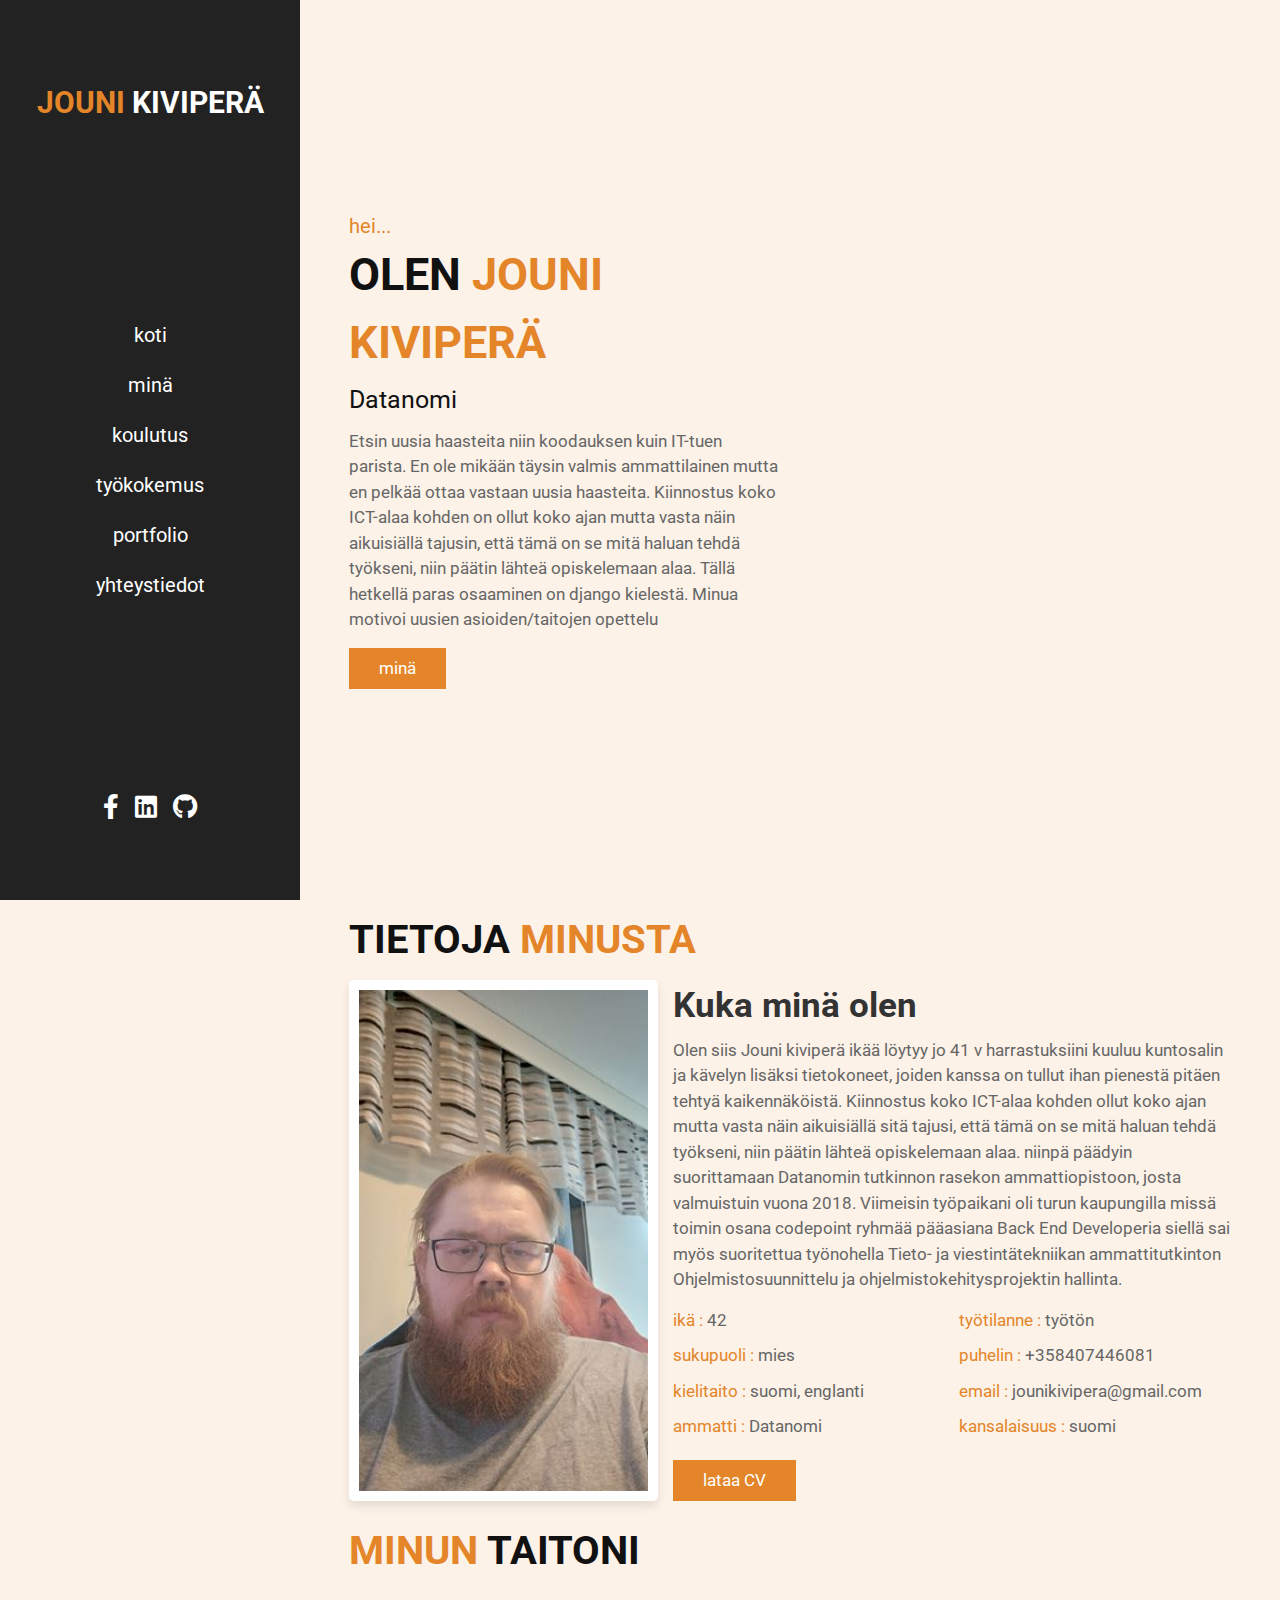
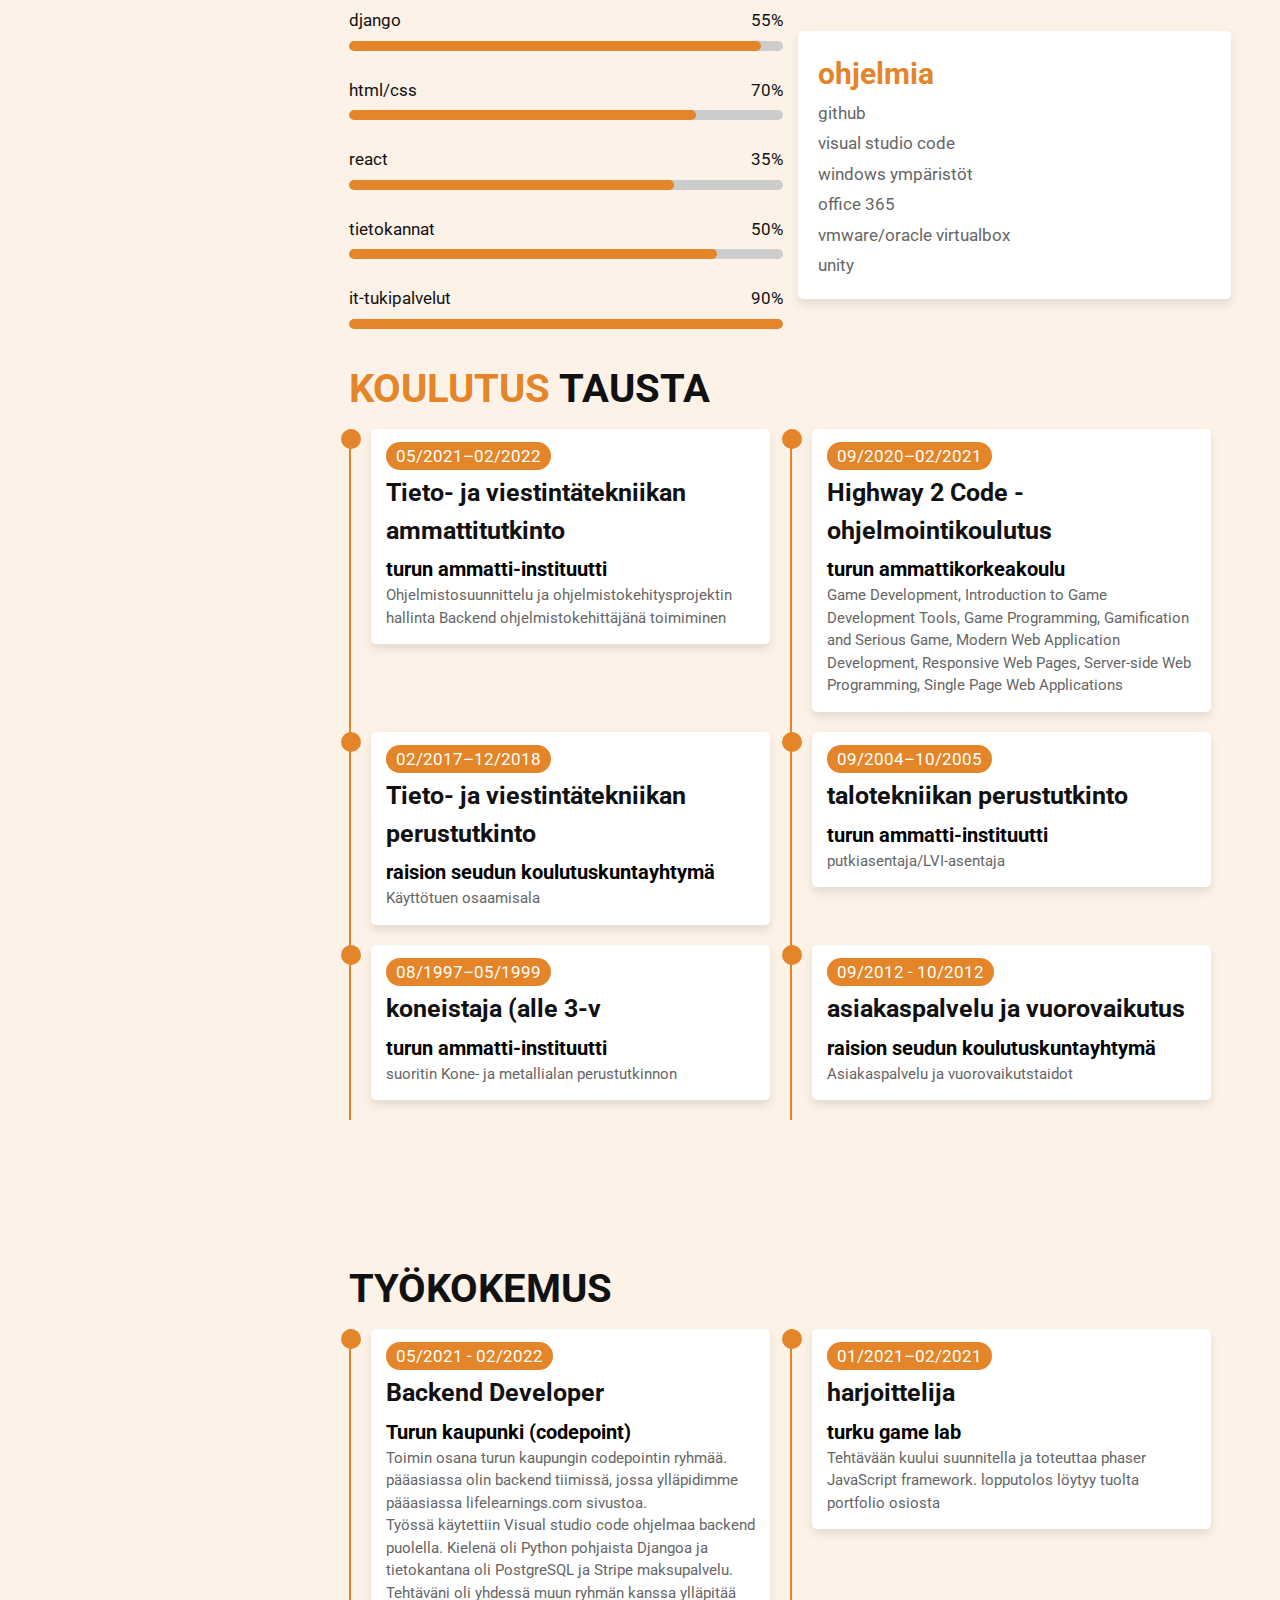
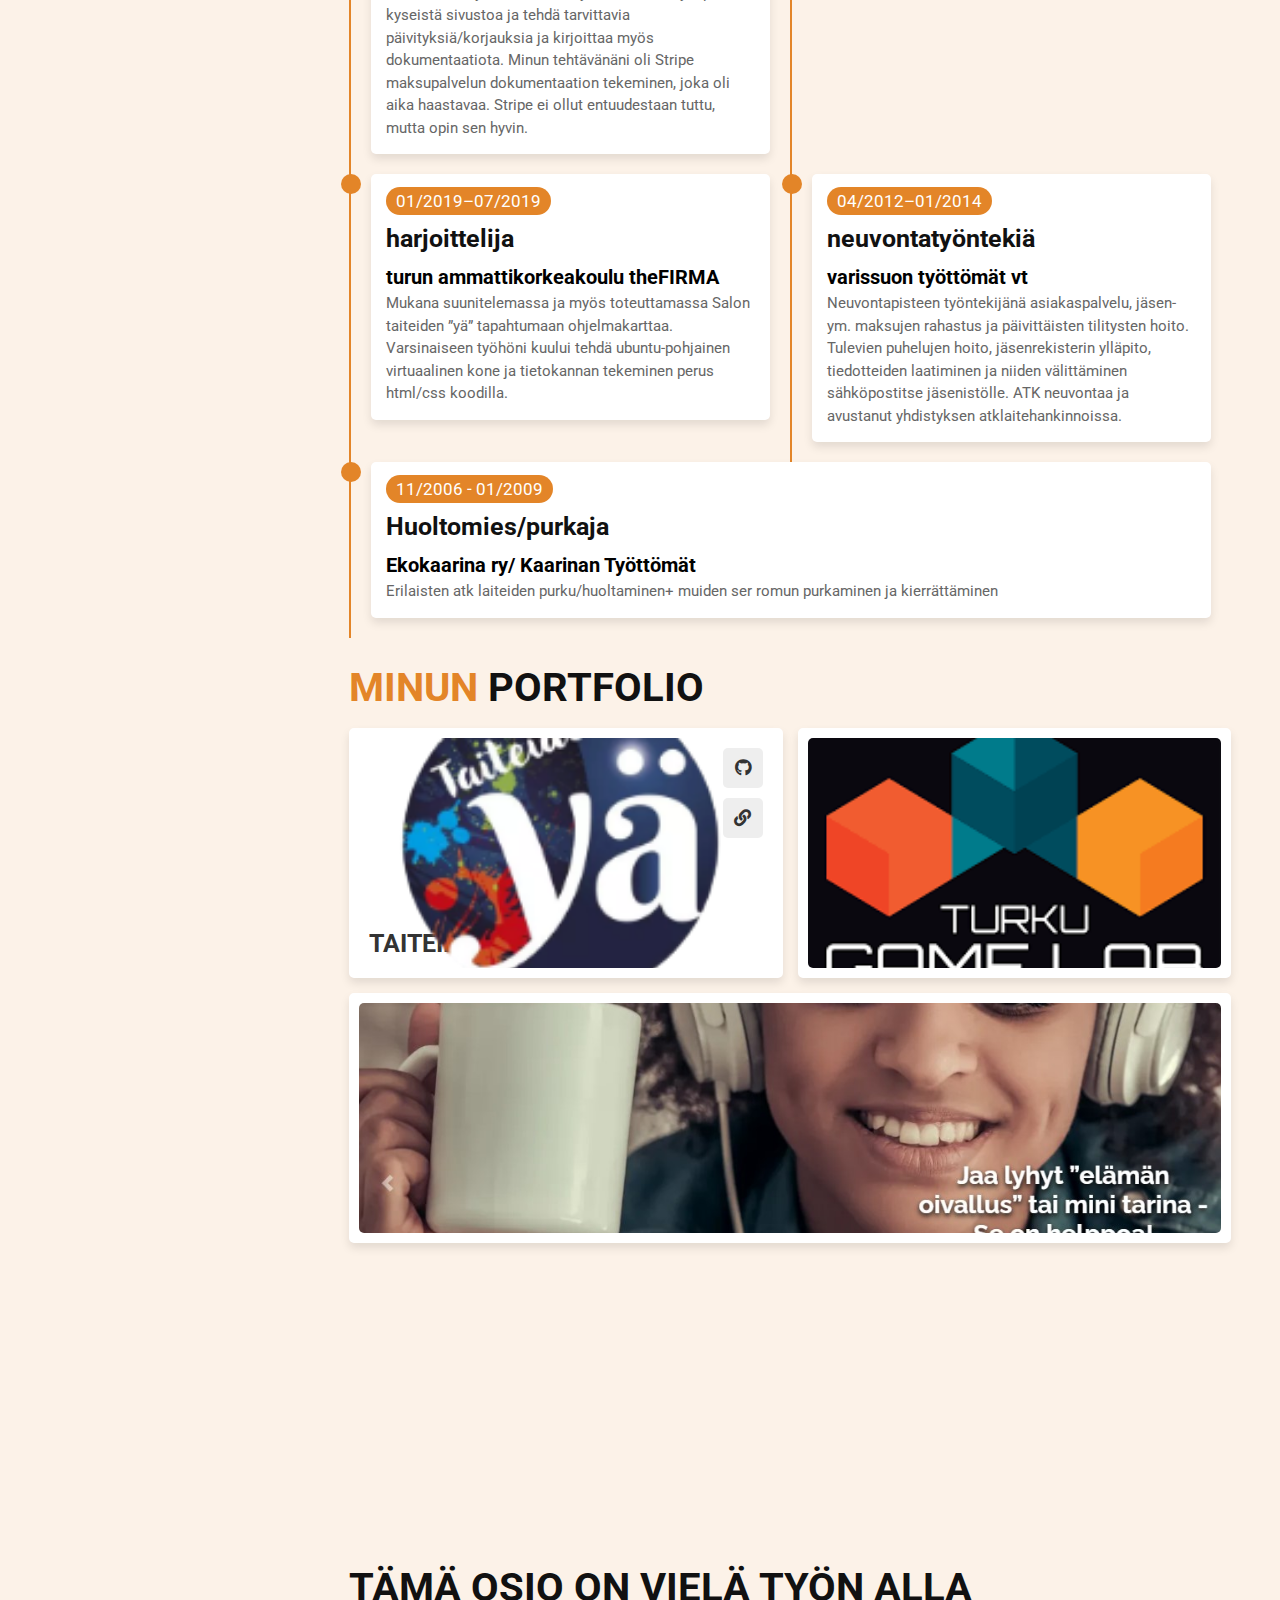
==== commit fbbac728: "Update index.html" ====
--- a/index.html
+++ b/index.html
@@ -216,15 +216,16 @@
       <h1 class="heading"><span>  </span> työkokemus</h1>
 
       <div class="box-container">
-        <div class="box">
+        <!-- <div class="box">
           <div class="content">
             <span> 01/2023 - 03/2023 </span>
-            <h3>IT-Tuli</h3>
+            <h3>IT-Tuki</h3>
             <h1>Kansalaisen IT-Tuki</h1>
-            <p>Toimin osana turun kaupungin codepointin ryhmää. pääasiassa olin backend tiimissä, jossa ylläpidimme pääasiassa lifelearnings.com sivustoa.</p>
-            <p>Työssä käytettiin Visual studio code ohjelmaa backend puolella. Kielenä oli Python pohjaista Djangoa ja tietokantana oli PostgreSQL ja Stripe maksupalvelu. Tehtäväni oli yhdessä muun ryhmän kanssa ylläpitää kyseistä sivustoa ja tehdä tarvittavia päivityksiä/korjauksia ja kirjoittaa myös dokumentaatiota. Minun tehtävänäni oli Stripe maksupalvelun dokumentaation tekeminen, joka oli aika haastavaa. Stripe ei ollut entuudestaan tuttu, mutta opin sen hyvin.</p>
-          </div>
-        </div>
+            <p>Työtehtäväni kuului muun muassa Kansalaisen IT-tuen asiakkaiden auttamista
+              tietoteknisten ongelmien kanssa kuten tietokoneen käytön opastamista,
+              käyttöliittymien päivittämistä ja korjaamista</p>
+          </div>
+        </div> -->
         <div class="box">
           <div class="content">
             <span> 05/2021 - 02/2022 </span>
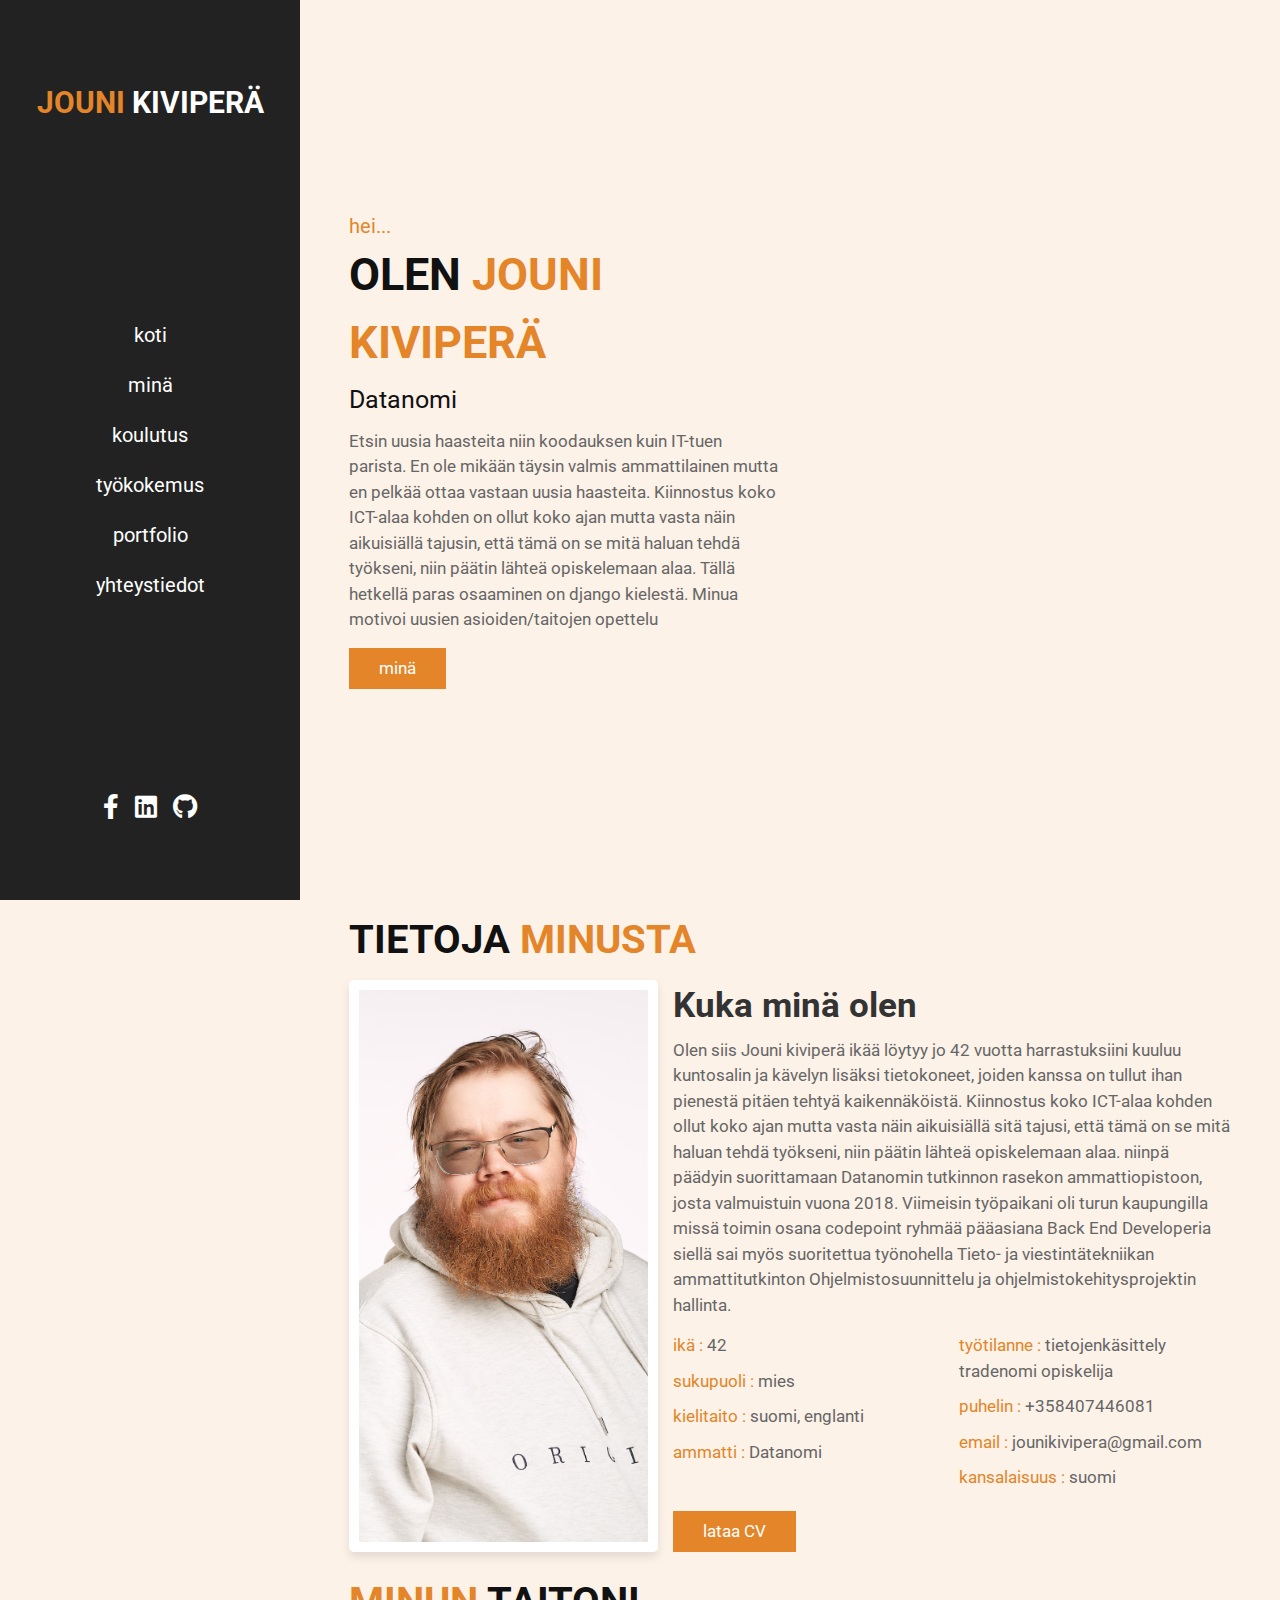
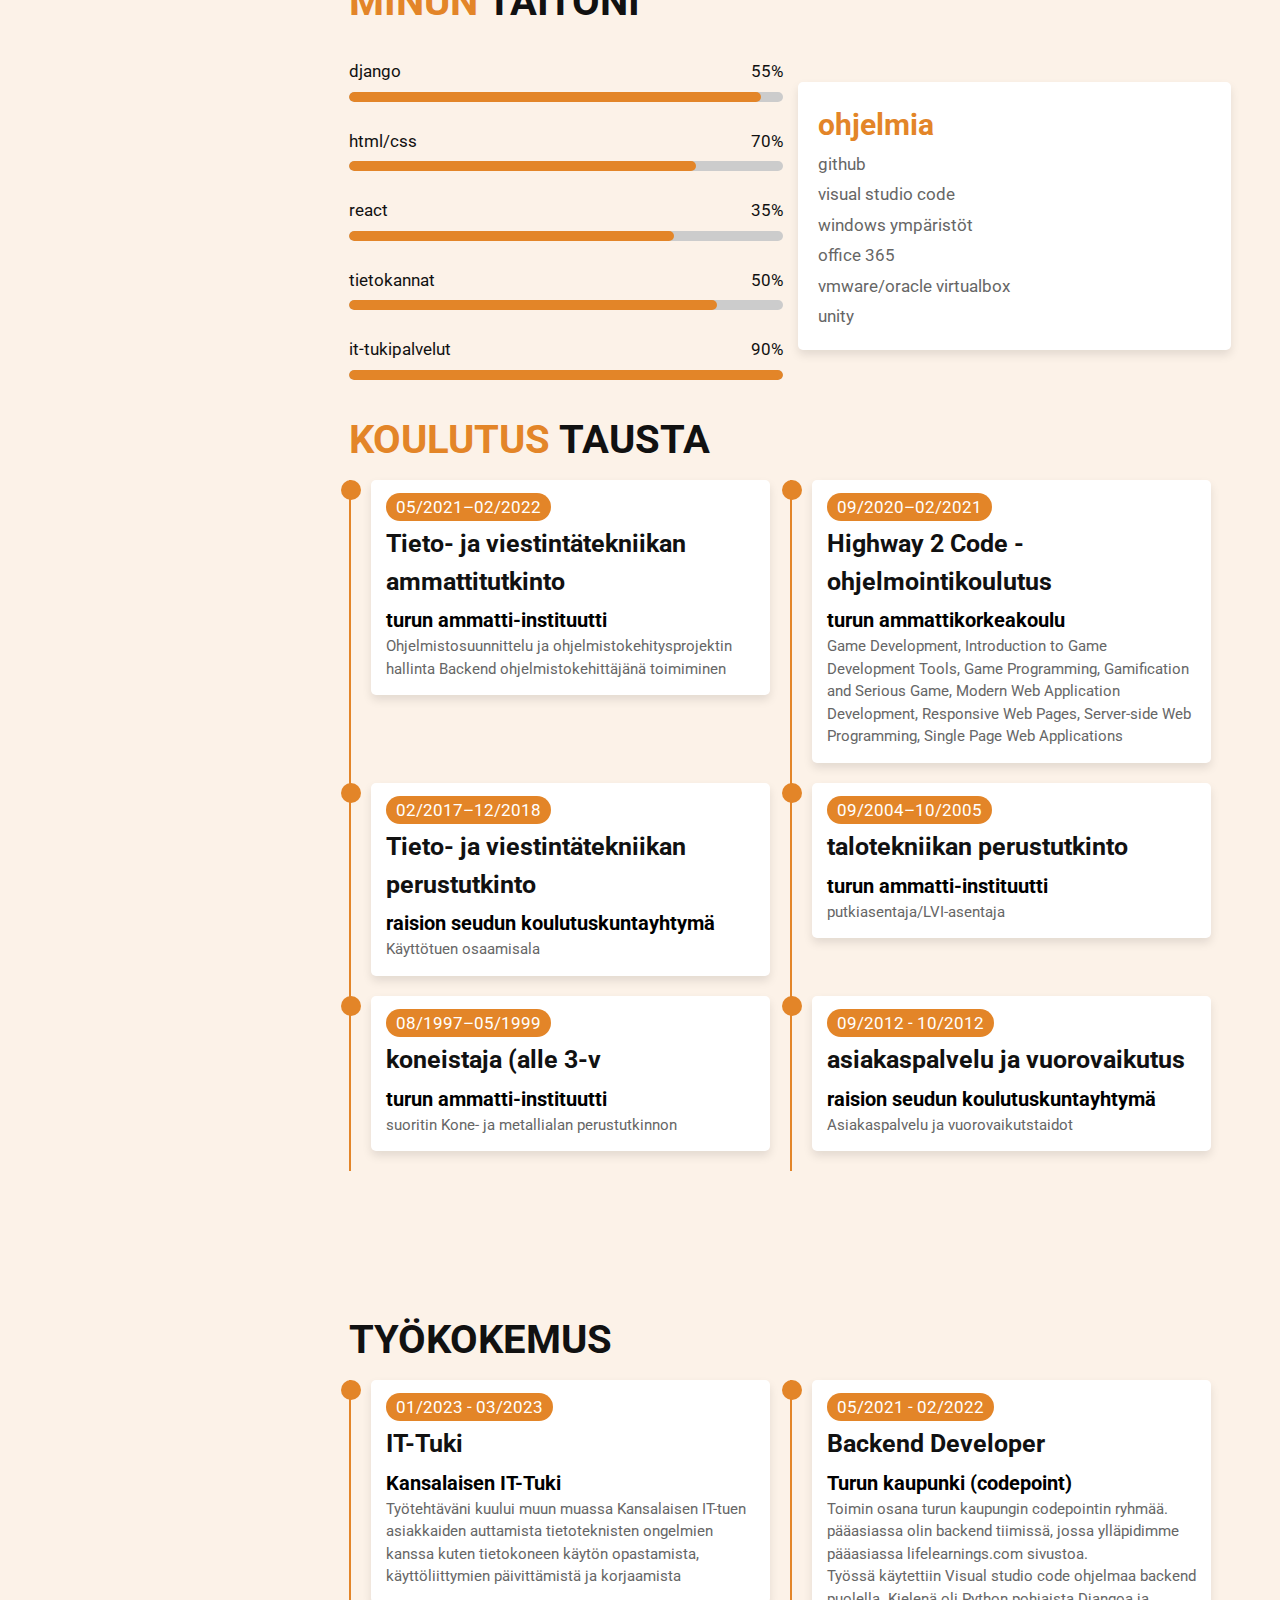
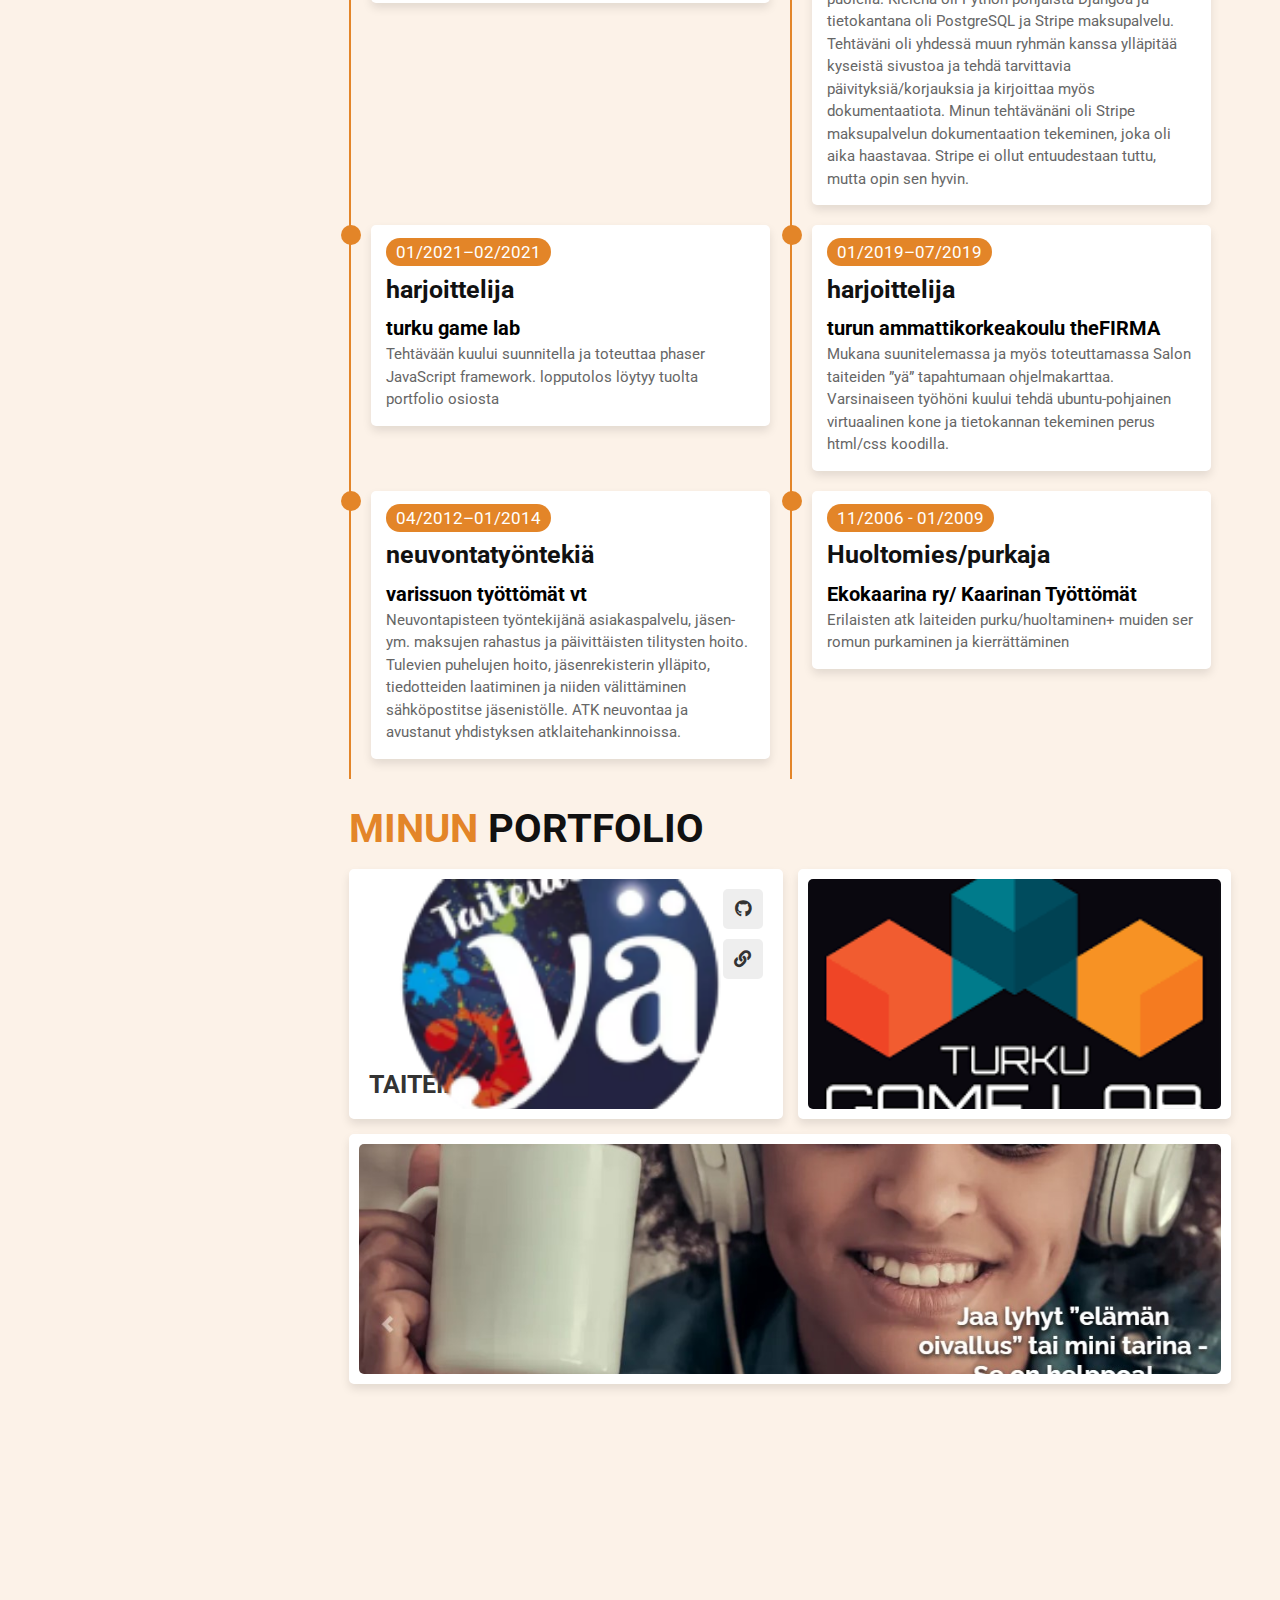
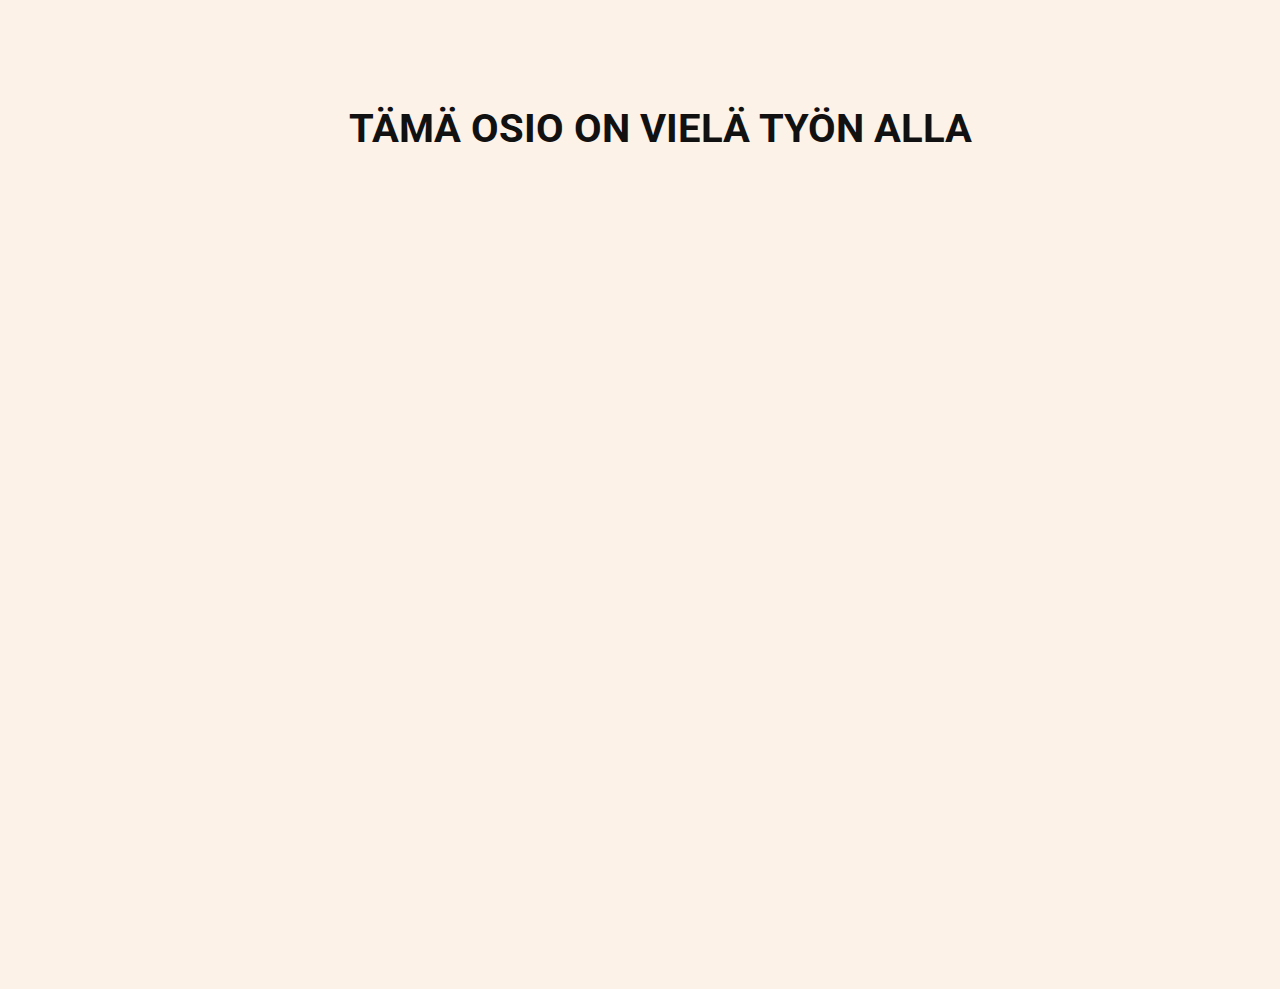
==== commit 561a064b: "kuva vaihdettu" ====
--- a/index.html
+++ b/index.html
@@ -75,13 +75,13 @@
 
       <div class="row-1">
         <div class="image">
-          <img src="assets/images/Jouni.jpg" alt="" />
+          <img src="assets/images/jouni (2).jpg" alt="" />
         </div>
 
         <div class="content">
           <h3>Kuka minä olen</h3>
           <p>
-            Olen siis Jouni kiviperä ikää löytyy jo 41 v harrastuksiini kuuluu kuntosalin ja kävelyn lisäksi tietokoneet, joiden kanssa on tullut ihan pienestä pitäen tehtyä kaikennäköistä. Kiinnostus koko ICT-alaa kohden ollut koko ajan mutta vasta näin aikuisiällä sitä tajusi, että tämä on se mitä haluan tehdä työkseni, niin päätin lähteä opiskelemaan alaa. niinpä päädyin suorittamaan Datanomin tutkinnon rasekon ammattiopistoon, josta valmuistuin vuona 2018. Viimeisin työpaikani oli turun kaupungilla missä toimin osana codepoint ryhmää pääasiana Back End Developeria siellä sai myös suoritettua työnohella Tieto- ja viestintätekniikan ammattitutkinton Ohjelmistosuunnittelu ja ohjelmistokehitysprojektin hallinta. </p>
+            Olen siis Jouni kiviperä ikää löytyy jo 42 vuotta harrastuksiini kuuluu kuntosalin ja kävelyn lisäksi tietokoneet, joiden kanssa on tullut ihan pienestä pitäen tehtyä kaikennäköistä. Kiinnostus koko ICT-alaa kohden ollut koko ajan mutta vasta näin aikuisiällä sitä tajusi, että tämä on se mitä haluan tehdä työkseni, niin päätin lähteä opiskelemaan alaa. niinpä päädyin suorittamaan Datanomin tutkinnon rasekon ammattiopistoon, josta valmuistuin vuona 2018. Viimeisin työpaikani oli turun kaupungilla missä toimin osana codepoint ryhmää pääasiana Back End Developeria siellä sai myös suoritettua työnohella Tieto- ja viestintätekniikan ammattitutkinton Ohjelmistosuunnittelu ja ohjelmistokehitysprojektin hallinta. </p>
           <div class="box-container">
             <div class="box">
               <p><span> ikä : </span> 42</p>
@@ -90,7 +90,7 @@
               <p><span> ammatti : </span>Datanomi</p>
             </div>
             <div class="box">
-              <p><span> työtilanne : </span> työtön</p>
+              <p><span> työtilanne : </span> tietojenkäsittely tradenomi opiskelija</p>
               <p><span> puhelin : </span> +358407446081</p>
               <p><span> email : </span> jounikivipera@gmail.com</p>
               <p><span> kansalaisuus : </span> suomi</p>
@@ -216,7 +216,7 @@
       <h1 class="heading"><span>  </span> työkokemus</h1>
 
       <div class="box-container">
-        <!-- <div class="box">
+        <div class="box">
           <div class="content">
             <span> 01/2023 - 03/2023 </span>
             <h3>IT-Tuki</h3>
@@ -225,7 +225,7 @@
               tietoteknisten ongelmien kanssa kuten tietokoneen käytön opastamista,
               käyttöliittymien päivittämistä ja korjaamista</p>
           </div>
-        </div> -->
+        </div>
         <div class="box">
           <div class="content">
             <span> 05/2021 - 02/2022 </span>
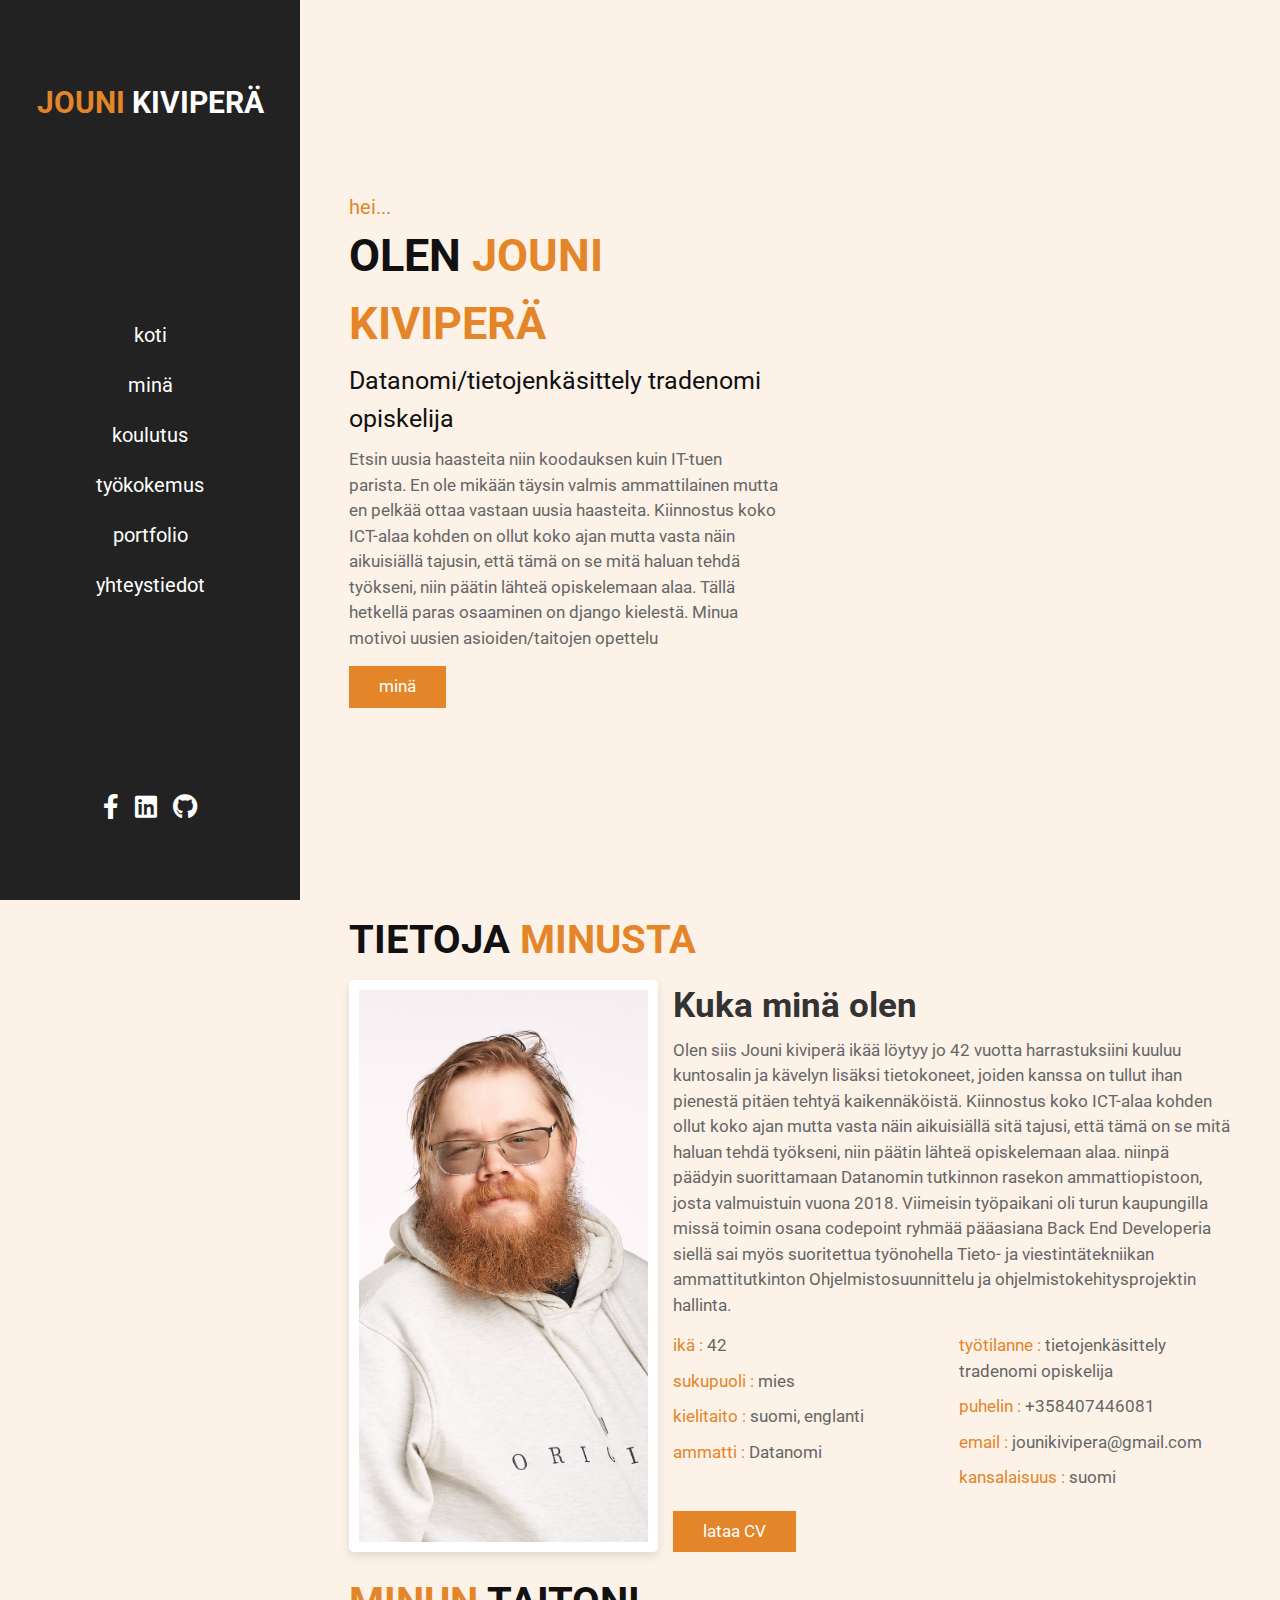
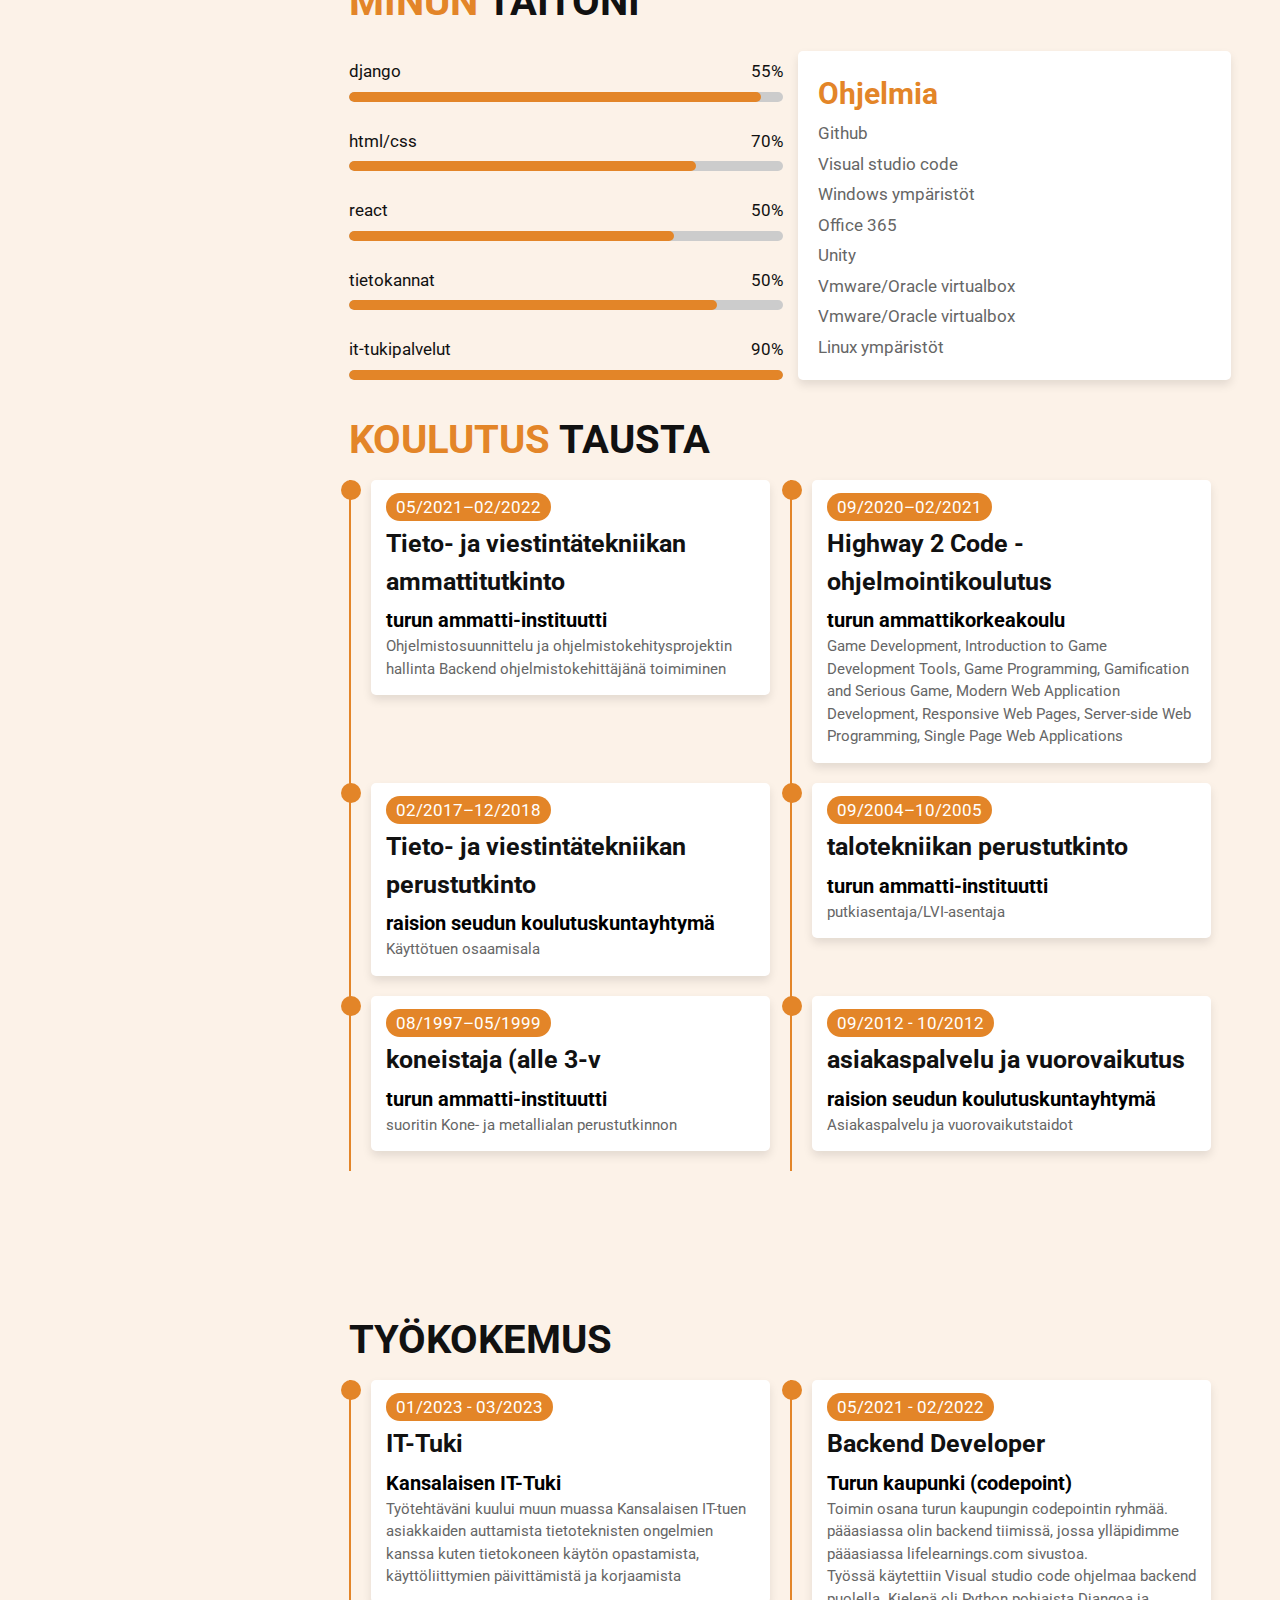
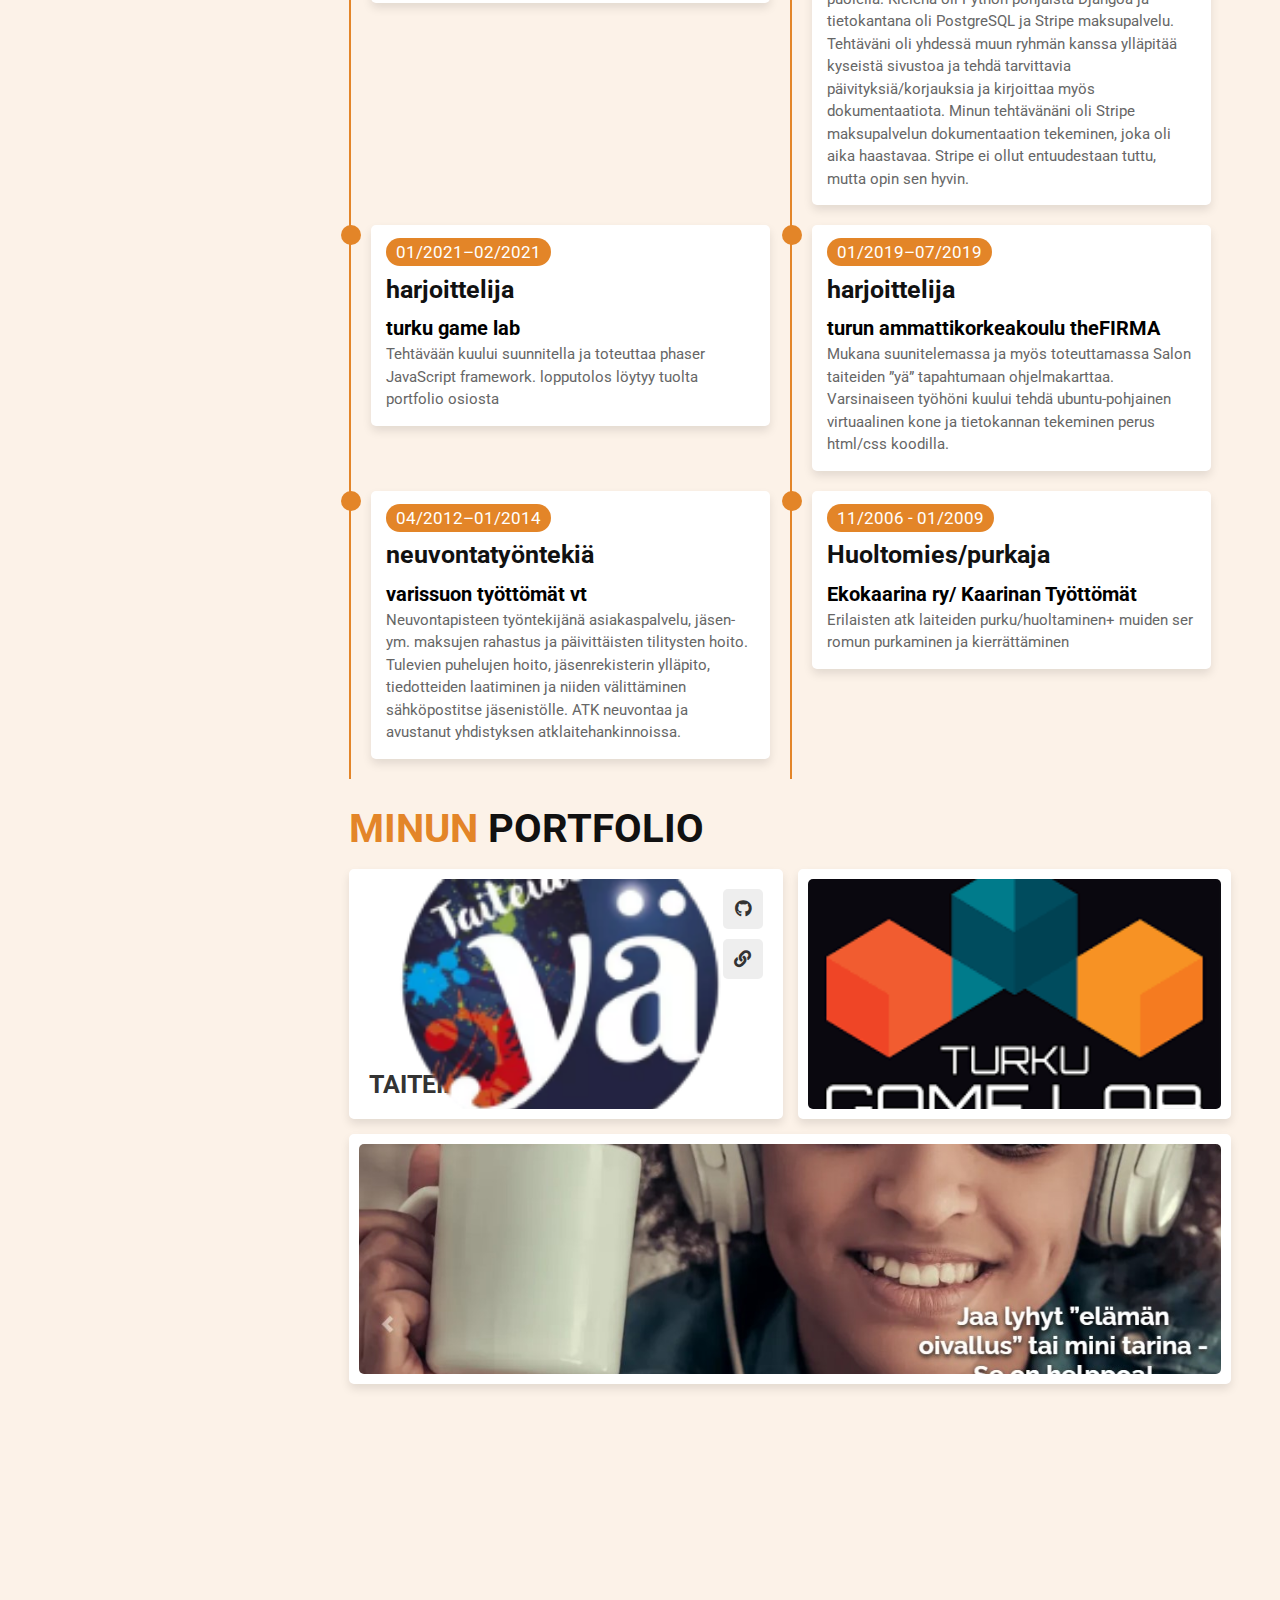
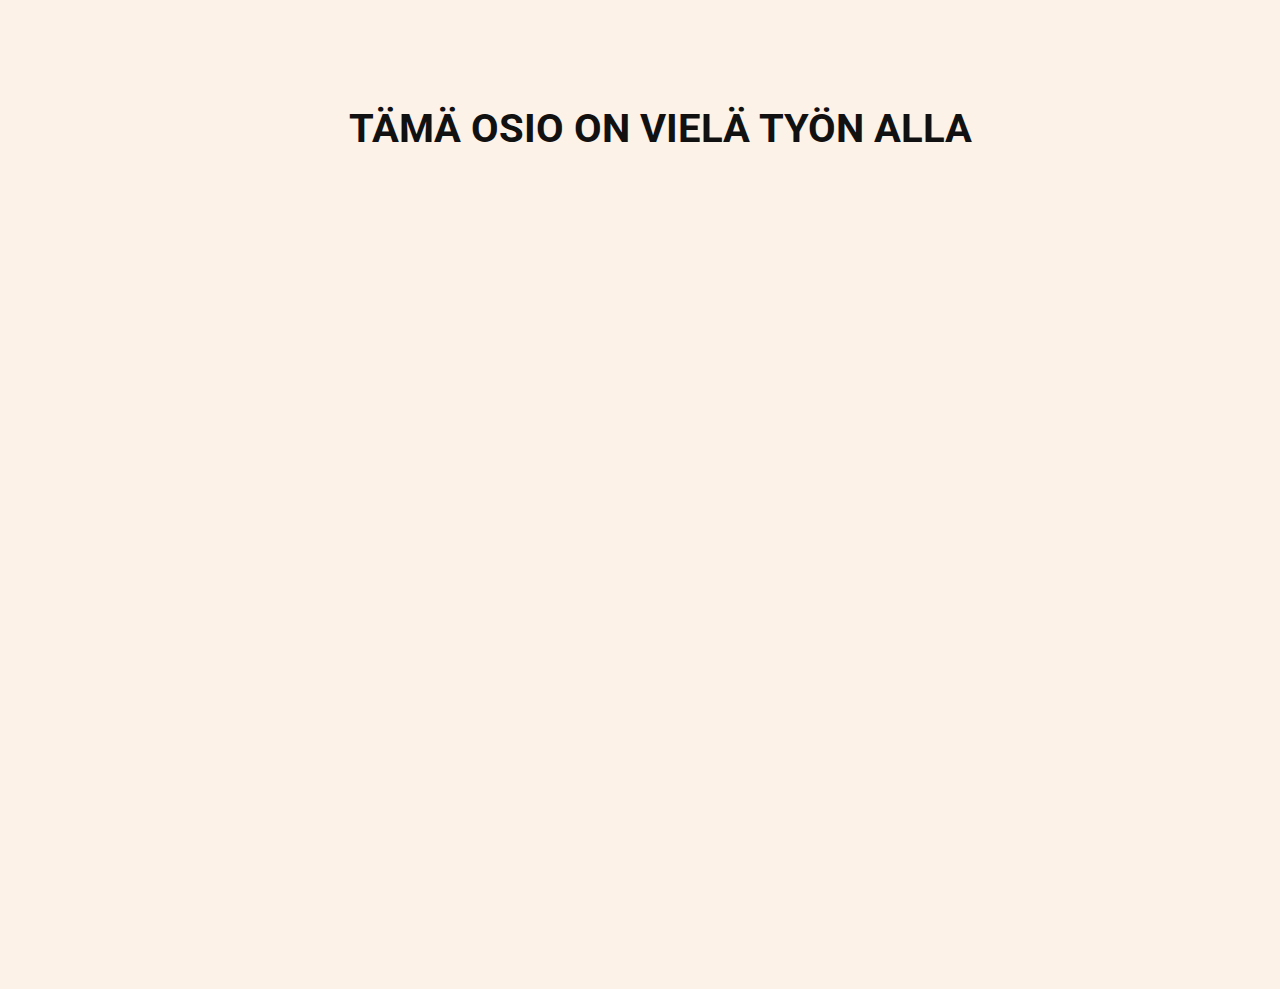
==== commit da5b1d44: "Update index.html" ====
--- a/index.html
+++ b/index.html
@@ -50,7 +50,7 @@
       <div class="content">
         <span class="hi"> hei... </span>
         <h3>Olen <span> jouni kiviperä </span></h3>
-        <p class="info">Datanomi</p>
+        <p class="info">Datanomi/tietojenkäsittely tradenomi opiskelija</p>
         <p class="text">
           Etsin uusia haasteita niin koodauksen kuin IT-tuen parista. En ole mikään täysin
           valmis ammattilainen mutta en pelkää ottaa vastaan uusia haasteita. Kiinnostus koko
@@ -116,7 +116,7 @@
             <div class="bar"><span></span></div>
           </div>
           <div class="progress">
-            <h3>react <span> 35% </span></h3>
+            <h3>react <span> 50% </span></h3>
             <div class="bar"><span></span></div>
           </div>
           <div class="progress">
@@ -131,13 +131,16 @@
 
         <div class="box-container">
           <div class="box">
-            <h3>ohjelmia</h3>
-            <p>github</p>
-            <p>visual studio code</p>
-            <p>windows ympäristöt</p>
-            <p>office 365</p>
-            <p>vmware/oracle virtualbox</p>
-            <p>unity</p>
+            <h3>Ohjelmia</h3>
+            <p>Github</p>
+            <p>Visual studio code</p>
+            <p>Windows ympäristöt</p>
+            <p>Office 365</p>
+            <p>Unity</p>
+            <p>Vmware/Oracle virtualbox</p>
+            <!--<h3>Käyttöjärjestelmät</h3>-->
+            <p>Vmware/Oracle virtualbox</p>
+            <p>Linux ympäristöt</p>
           </div>
     </section>
 
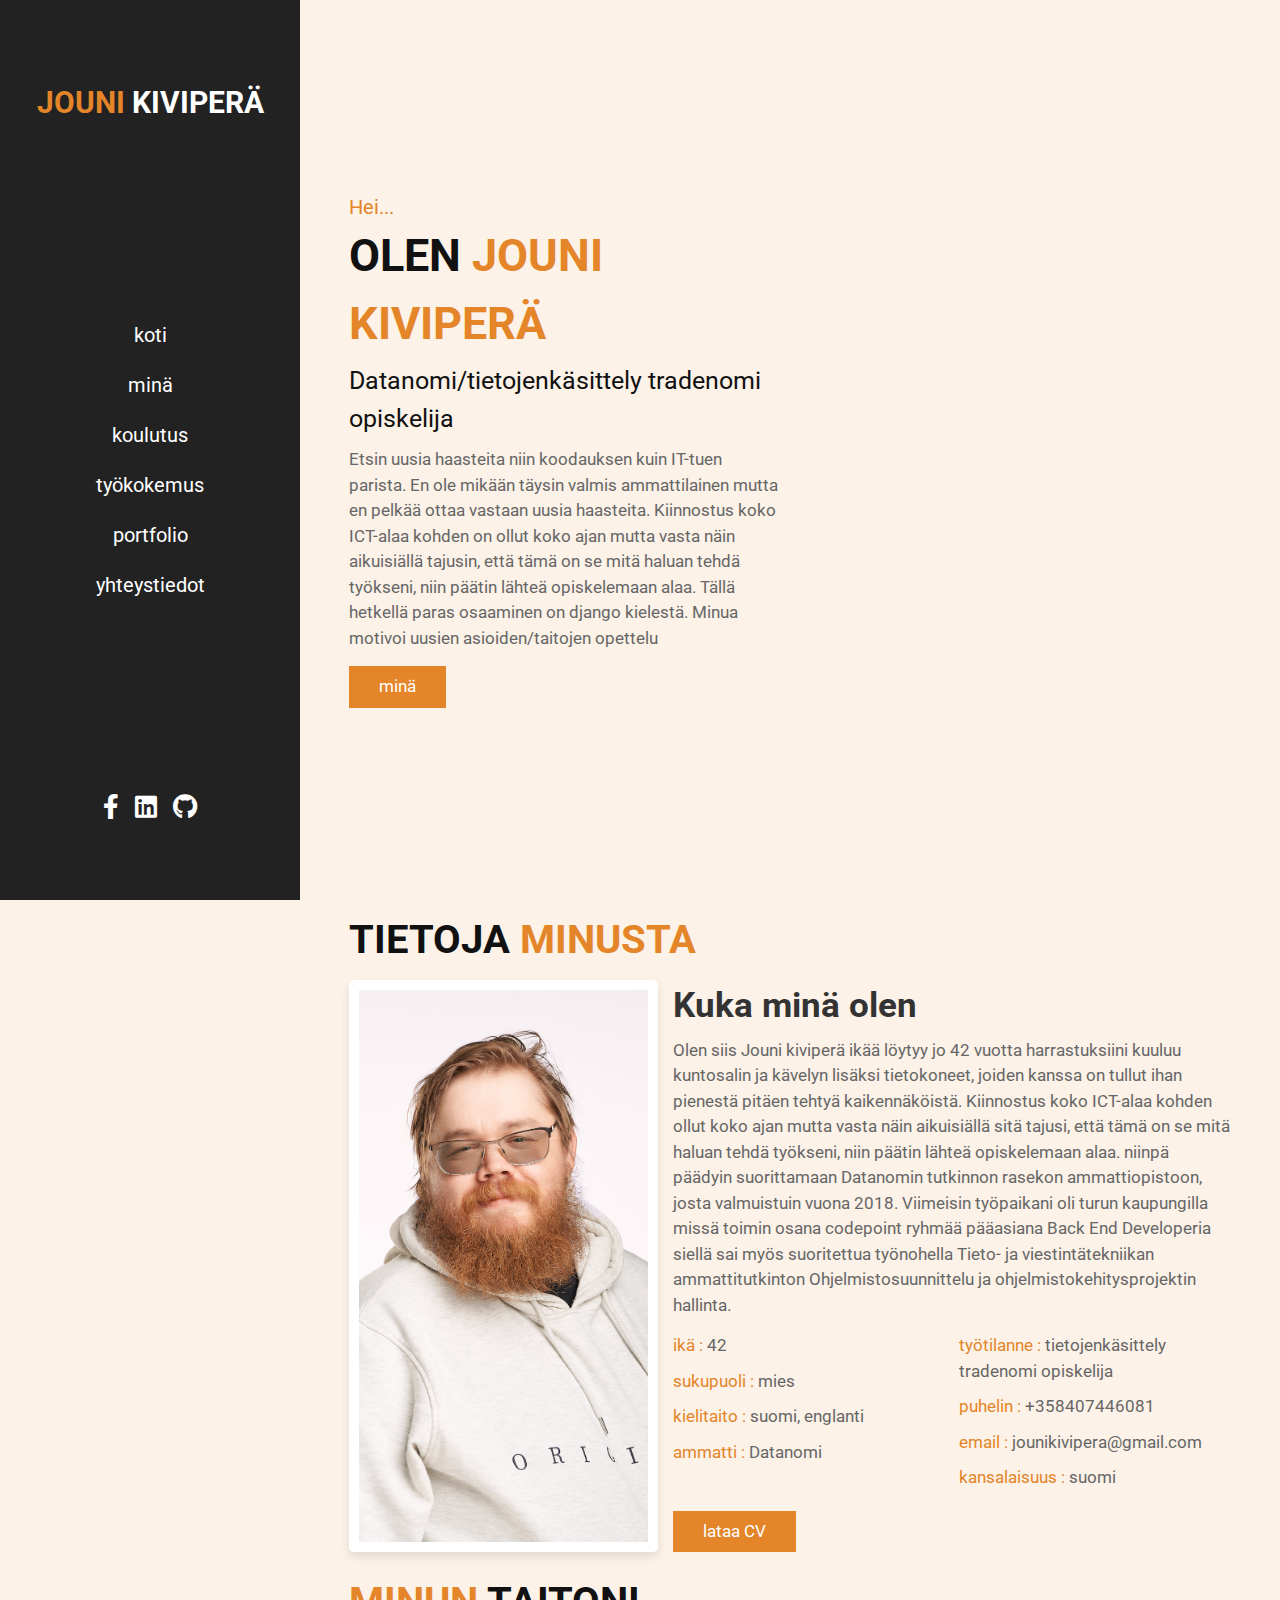
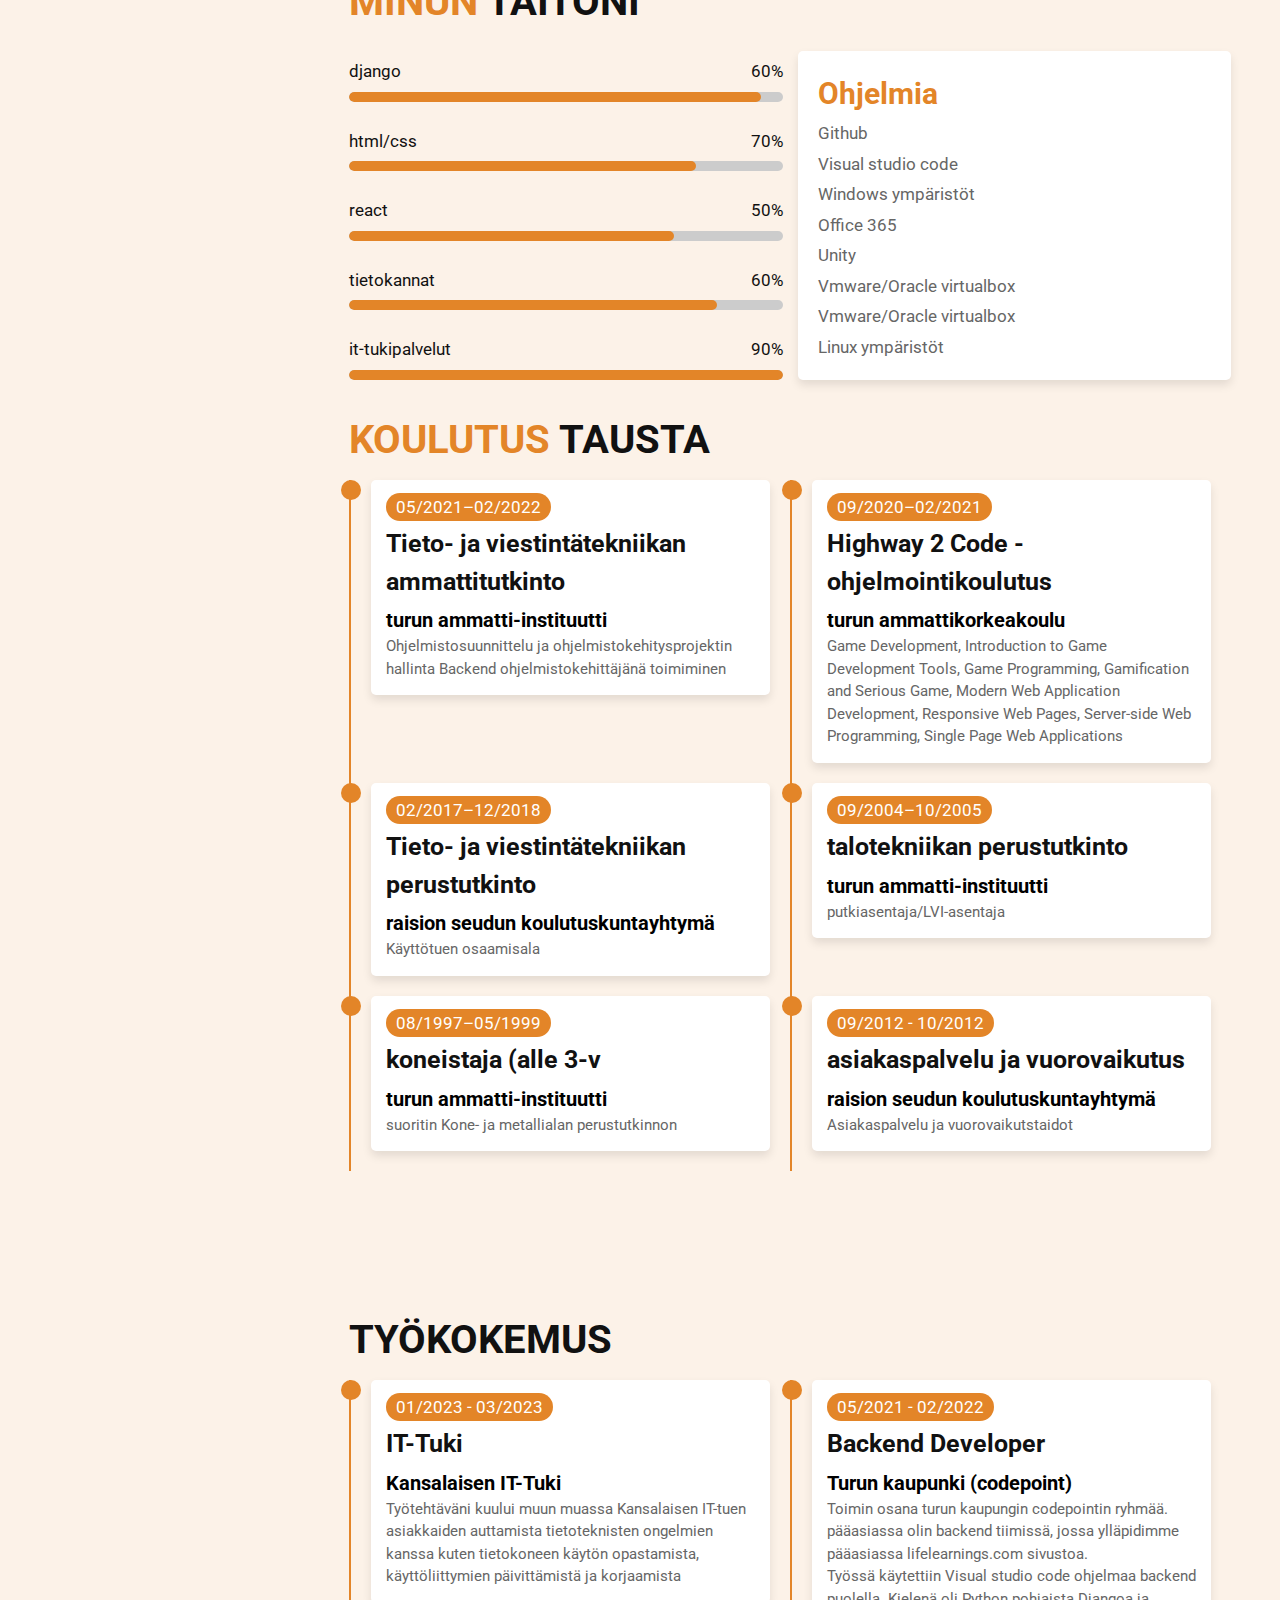
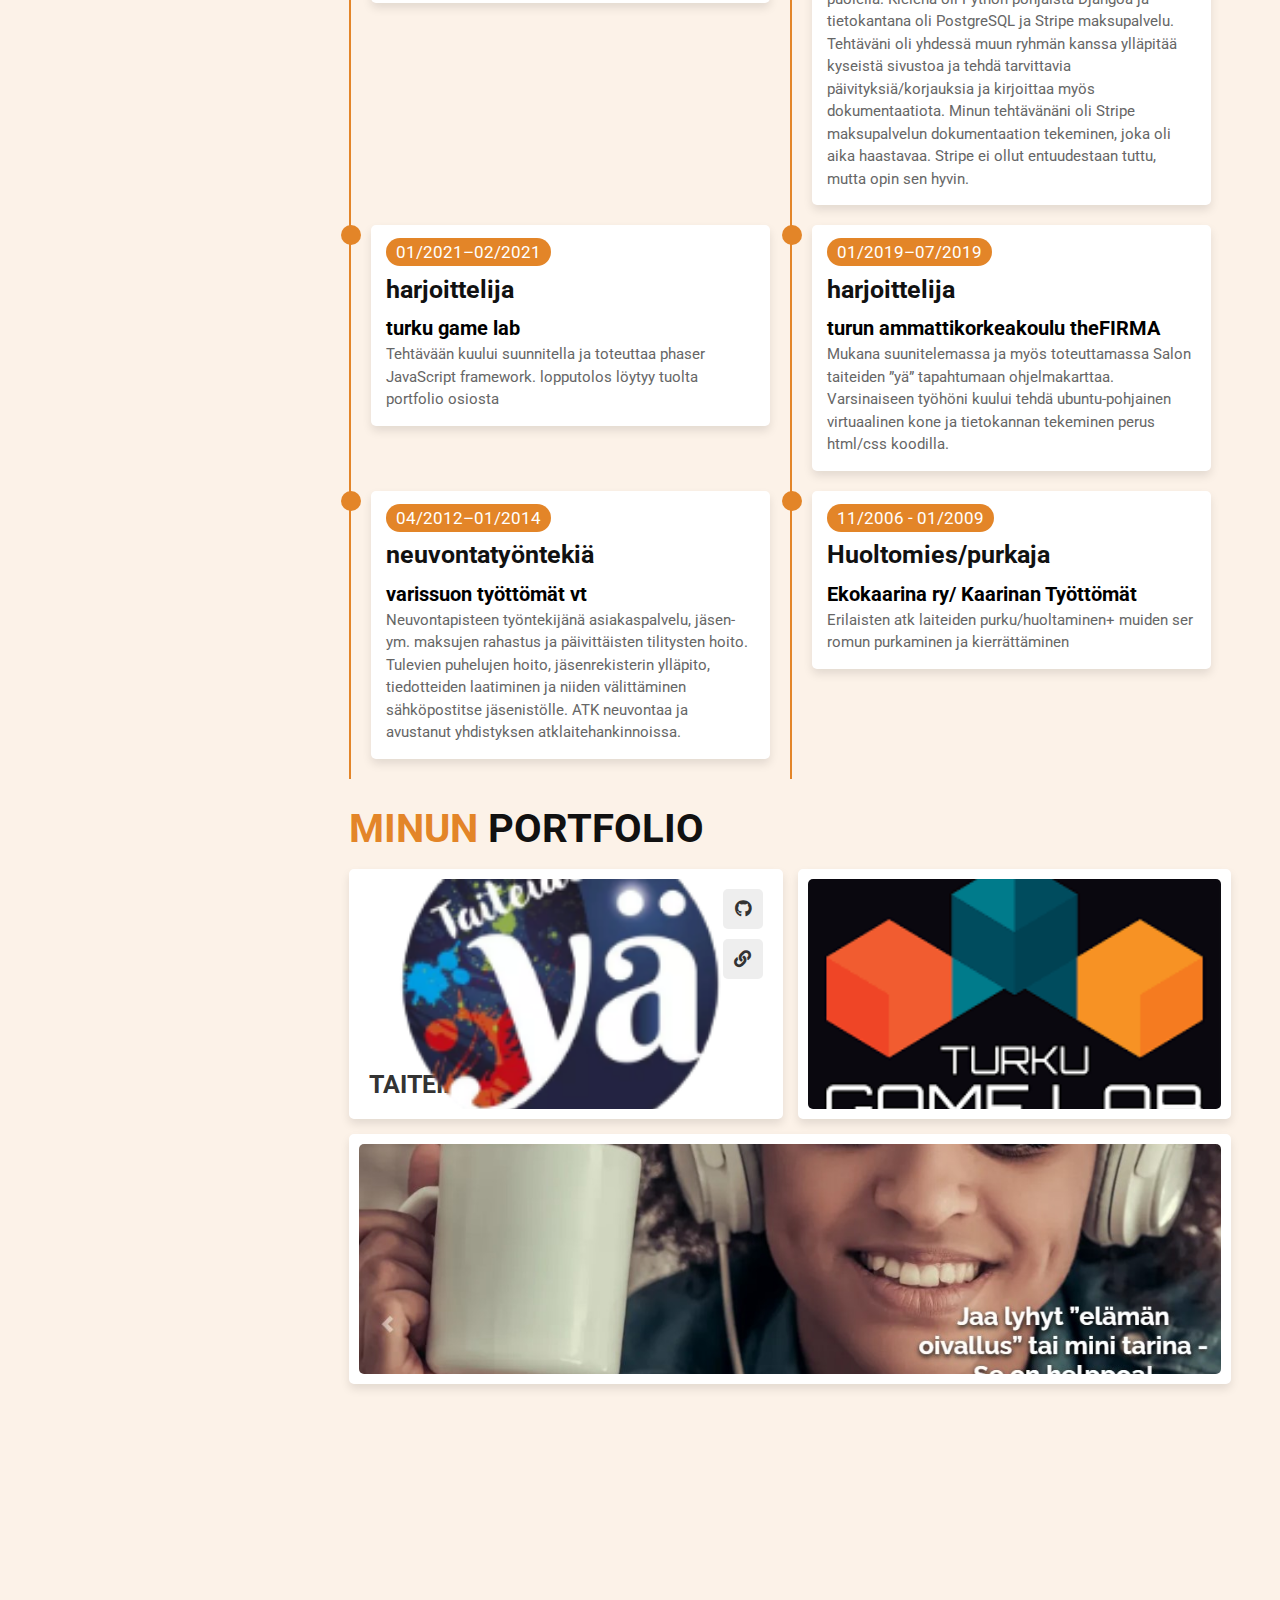
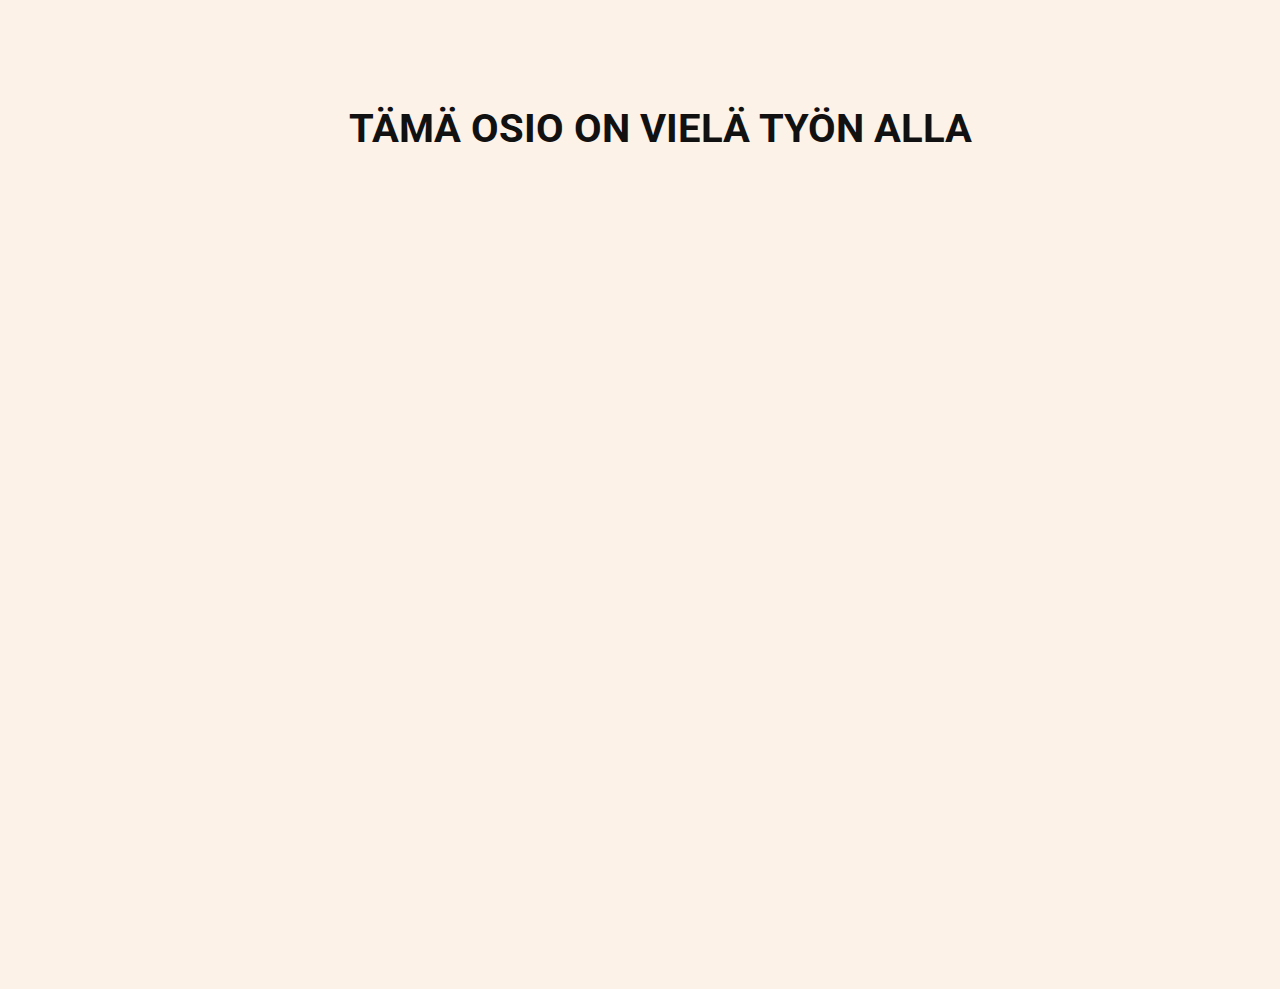
==== commit ec6dccf1: "Update index.html" ====
--- a/index.html
+++ b/index.html
@@ -48,7 +48,7 @@
 
     <section class="home" id="home">
       <div class="content">
-        <span class="hi"> hei... </span>
+        <span class="hi"> Hei... </span>
         <h3>Olen <span> jouni kiviperä </span></h3>
         <p class="info">Datanomi/tietojenkäsittely tradenomi opiskelija</p>
         <p class="text">
@@ -108,7 +108,7 @@
       <div class="row-2">
         <div class="skills">
           <div class="progress">
-            <h3>django <span> 55% </span></h3>
+            <h3>django <span> 60% </span></h3>
             <div class="bar"><span></span></div>
           </div>
           <div class="progress">
@@ -120,7 +120,7 @@
             <div class="bar"><span></span></div>
           </div>
           <div class="progress">
-            <h3>tietokannat <span> 50% </span></h3>
+            <h3>tietokannat <span> 60% </span></h3>
             <div class="bar"><span></span></div>
           </div>
           <div class="progress">
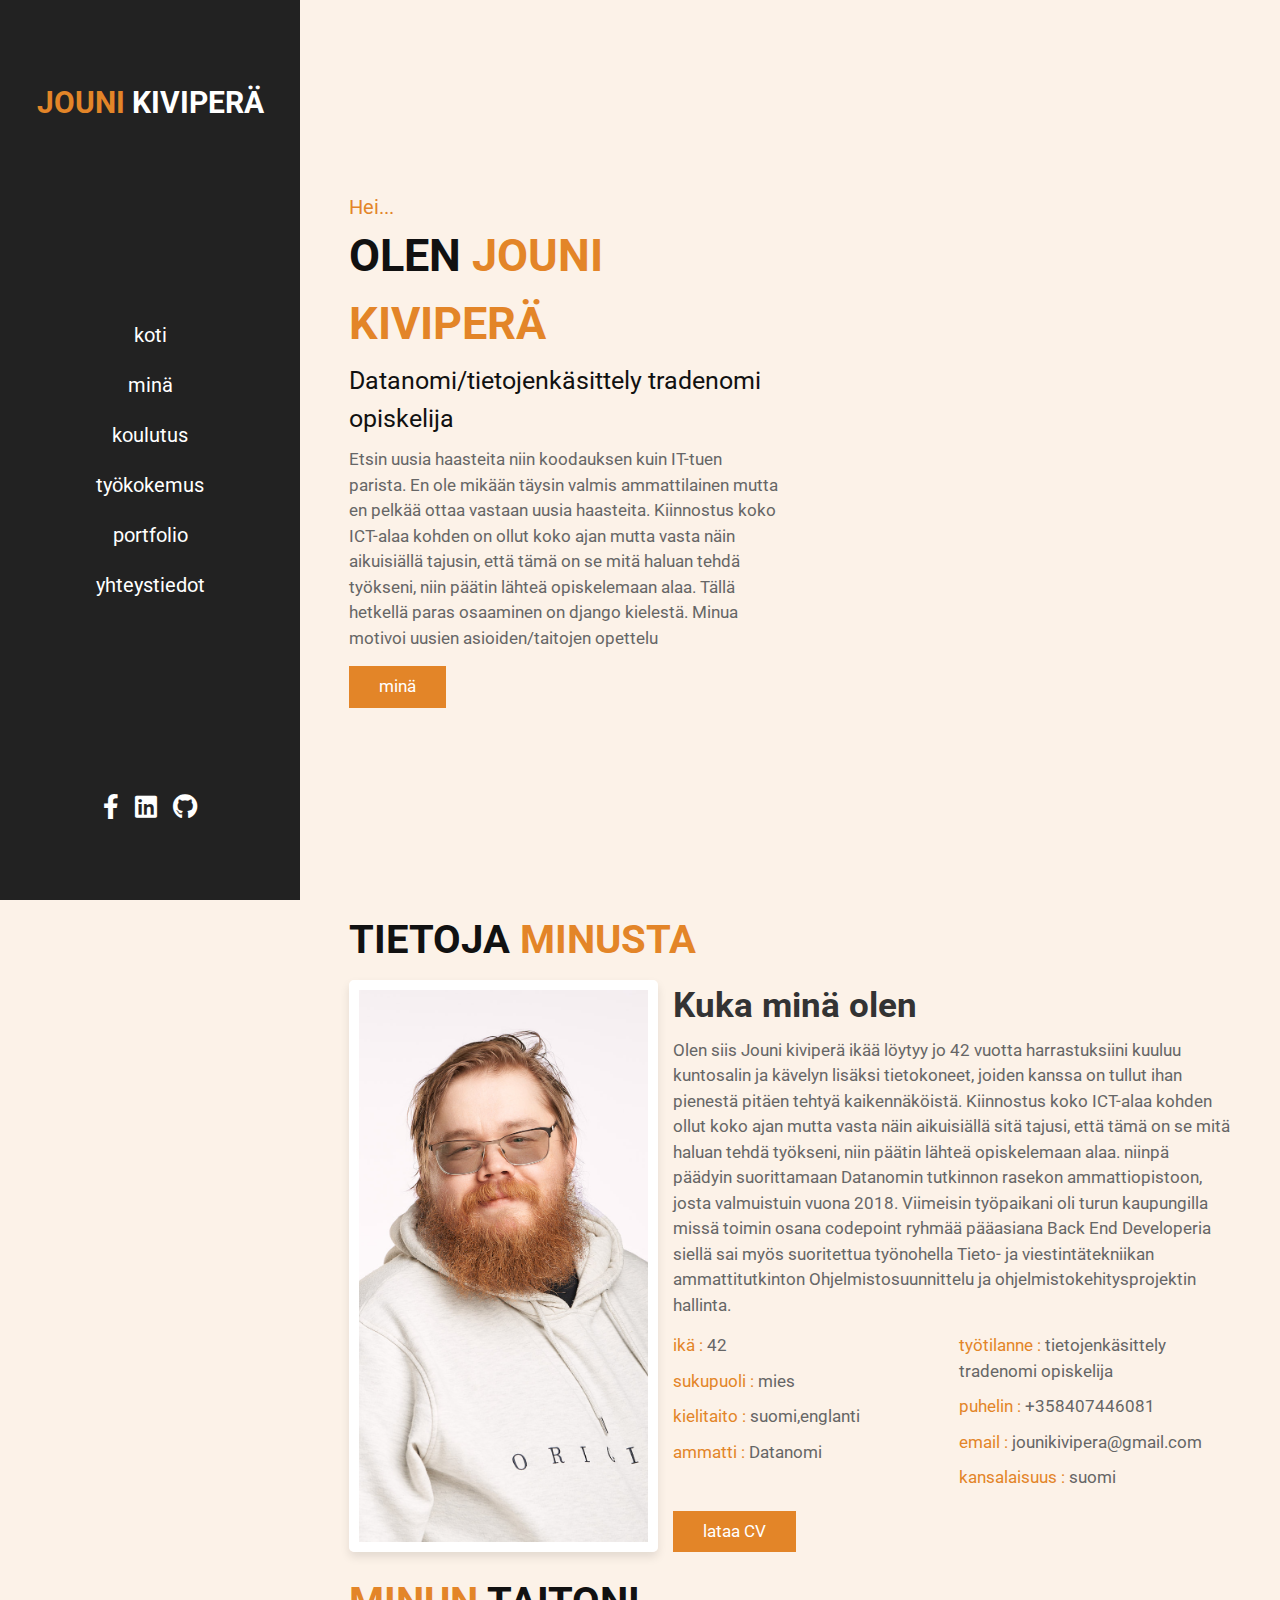
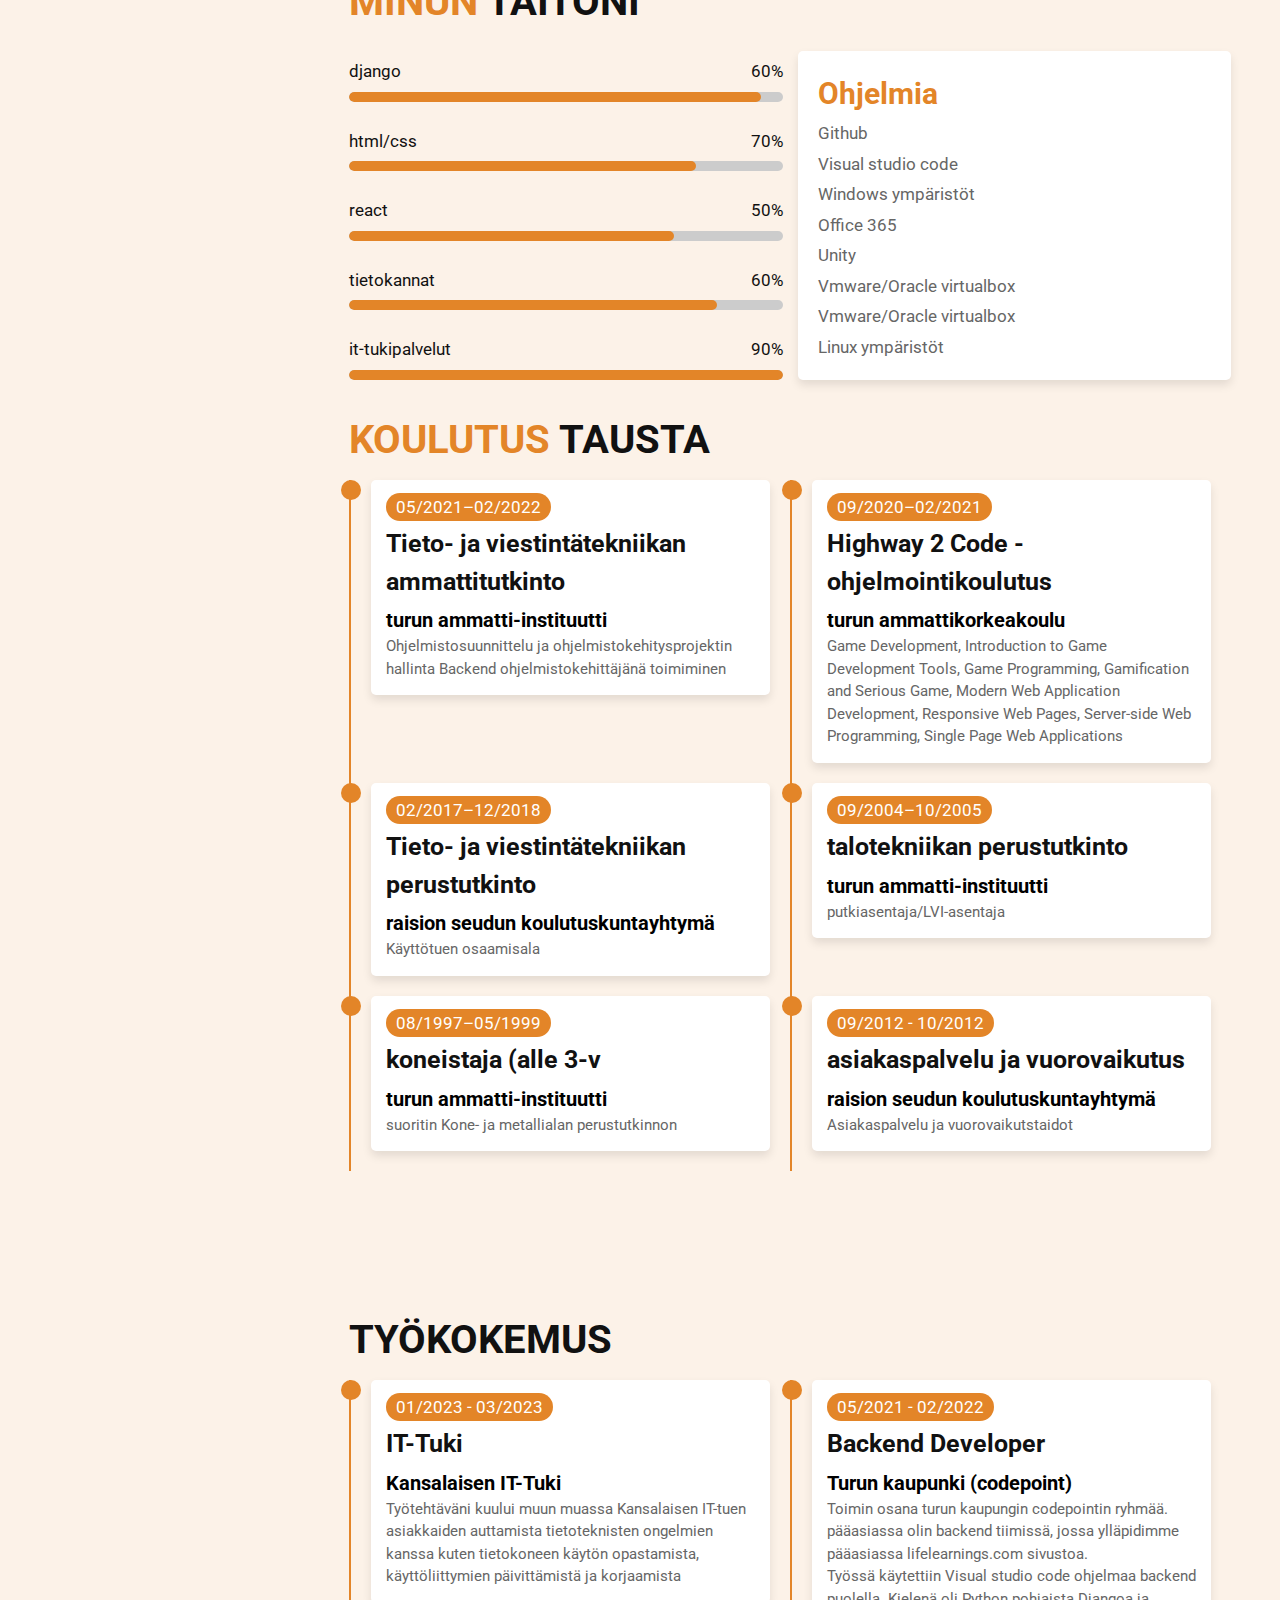
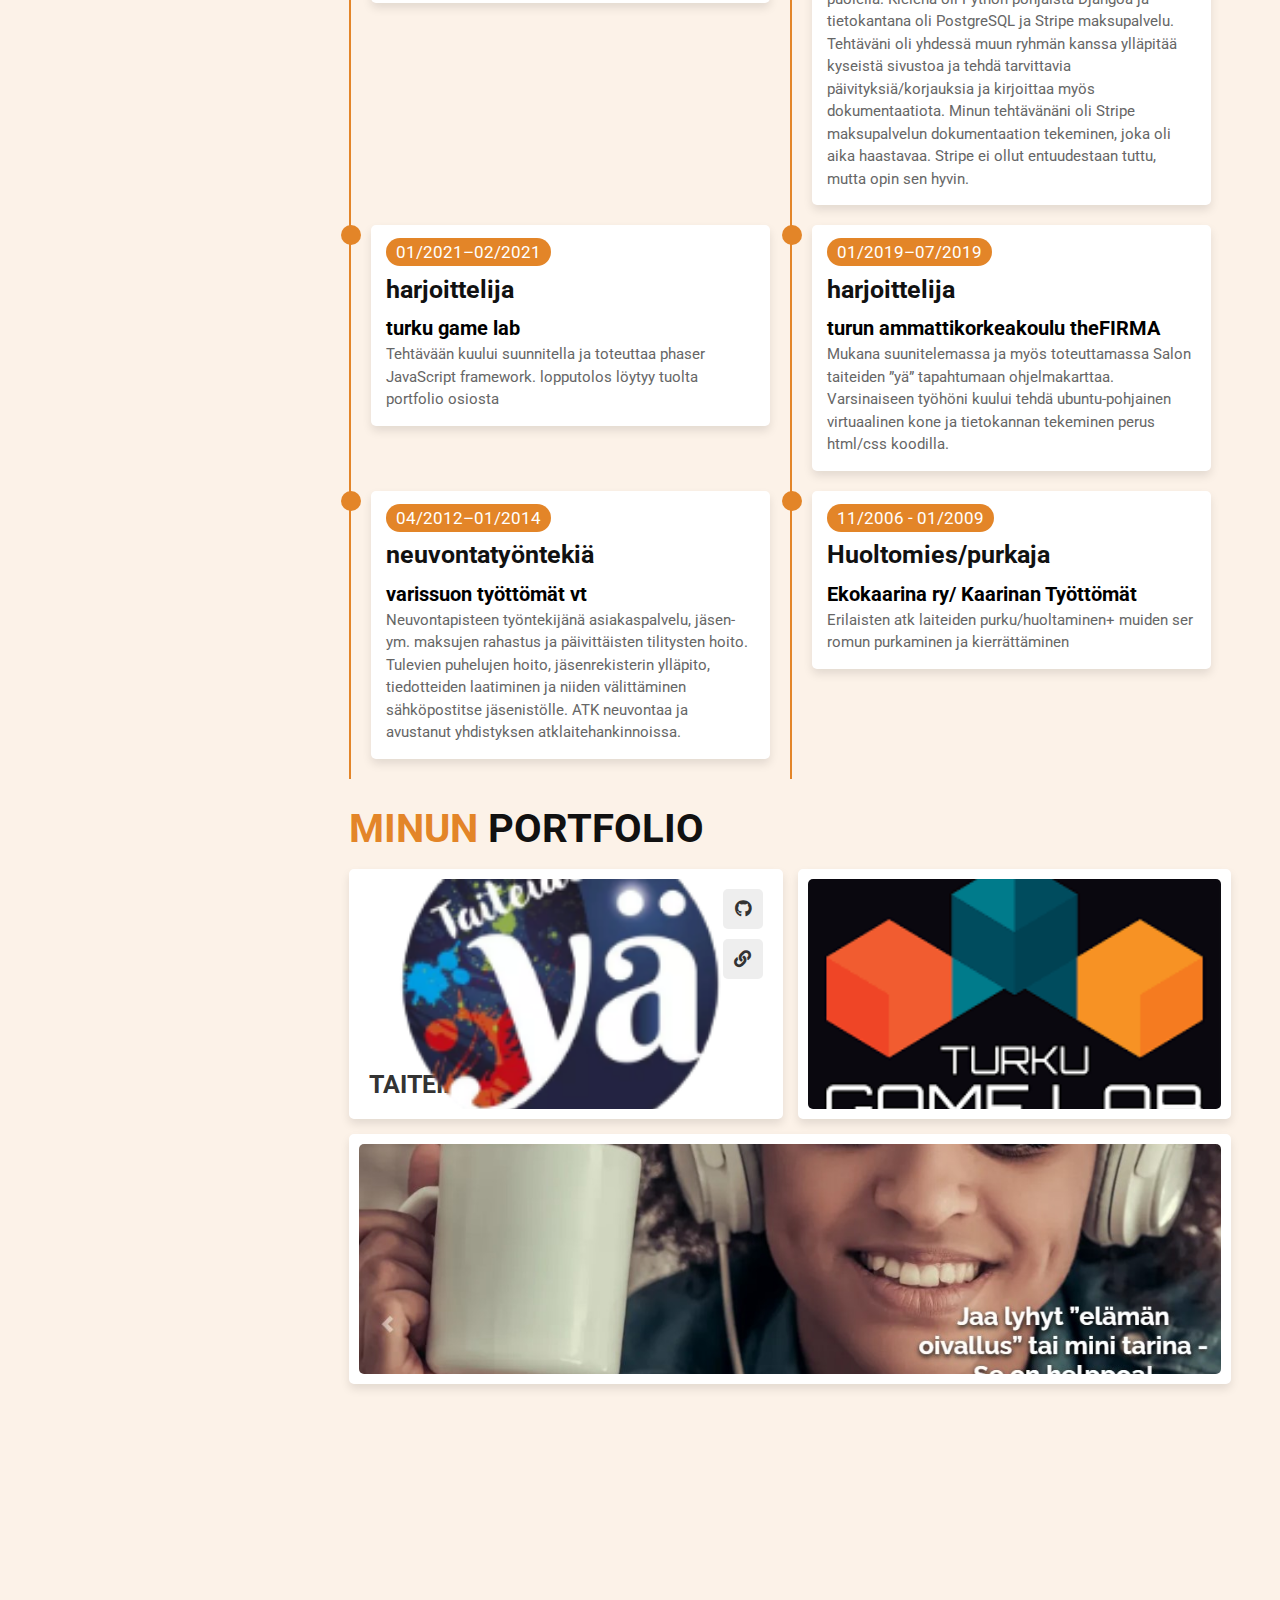
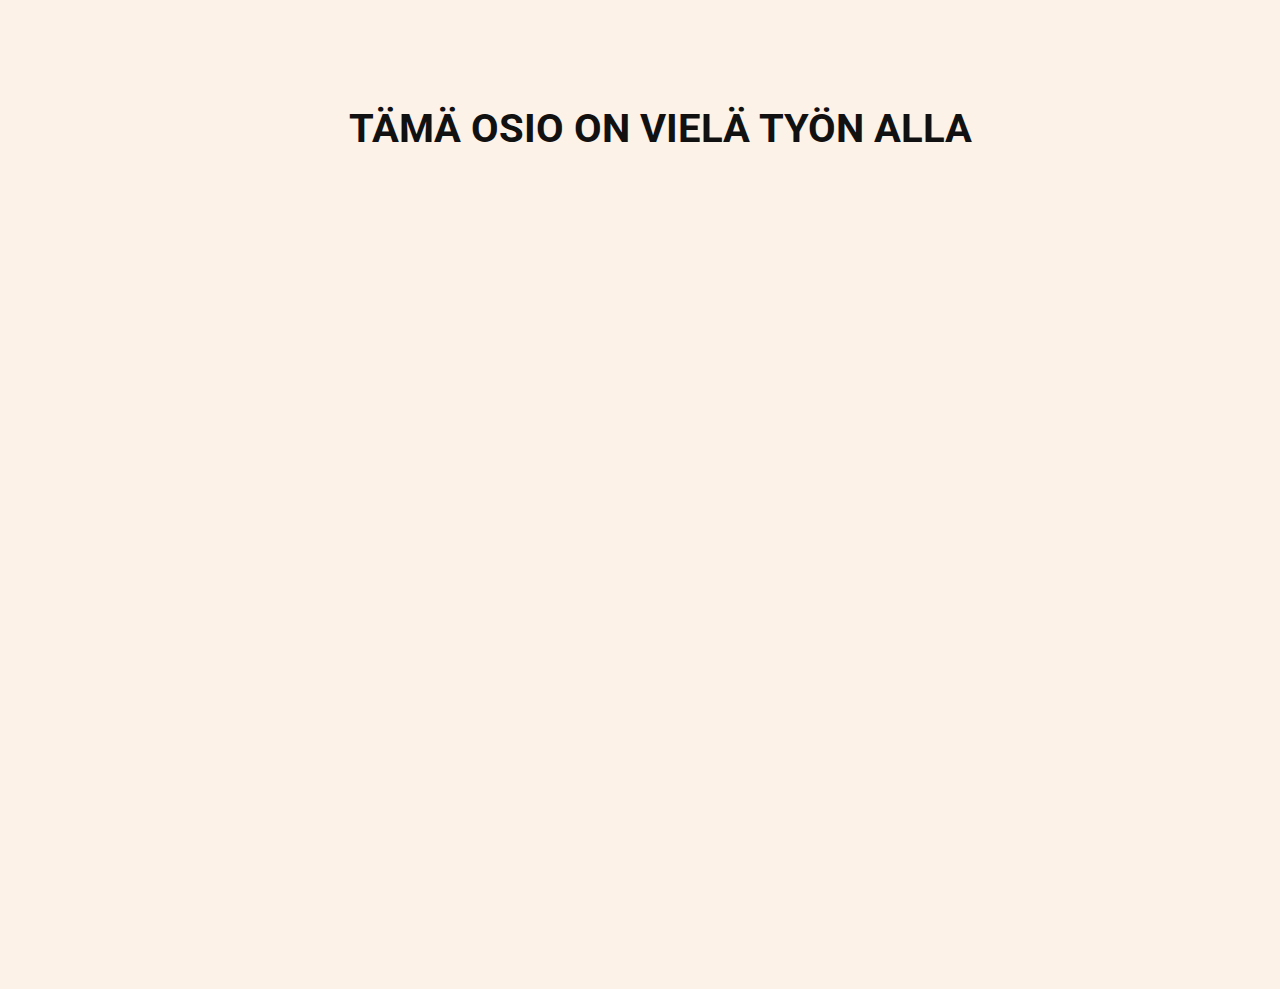
==== commit 1290c296: "muutoksia" ====
--- a/index.html
+++ b/index.html
@@ -86,7 +86,7 @@
             <div class="box">
               <p><span> ikä : </span> 42</p>
               <p><span> sukupuoli : </span> mies</p>
-              <p><span> kielitaito : </span> suomi, englanti</p>
+              <p><span> kielitaito : </span> suomi,englanti</p>
               <p><span> ammatti : </span>Datanomi</p>
             </div>
             <div class="box">
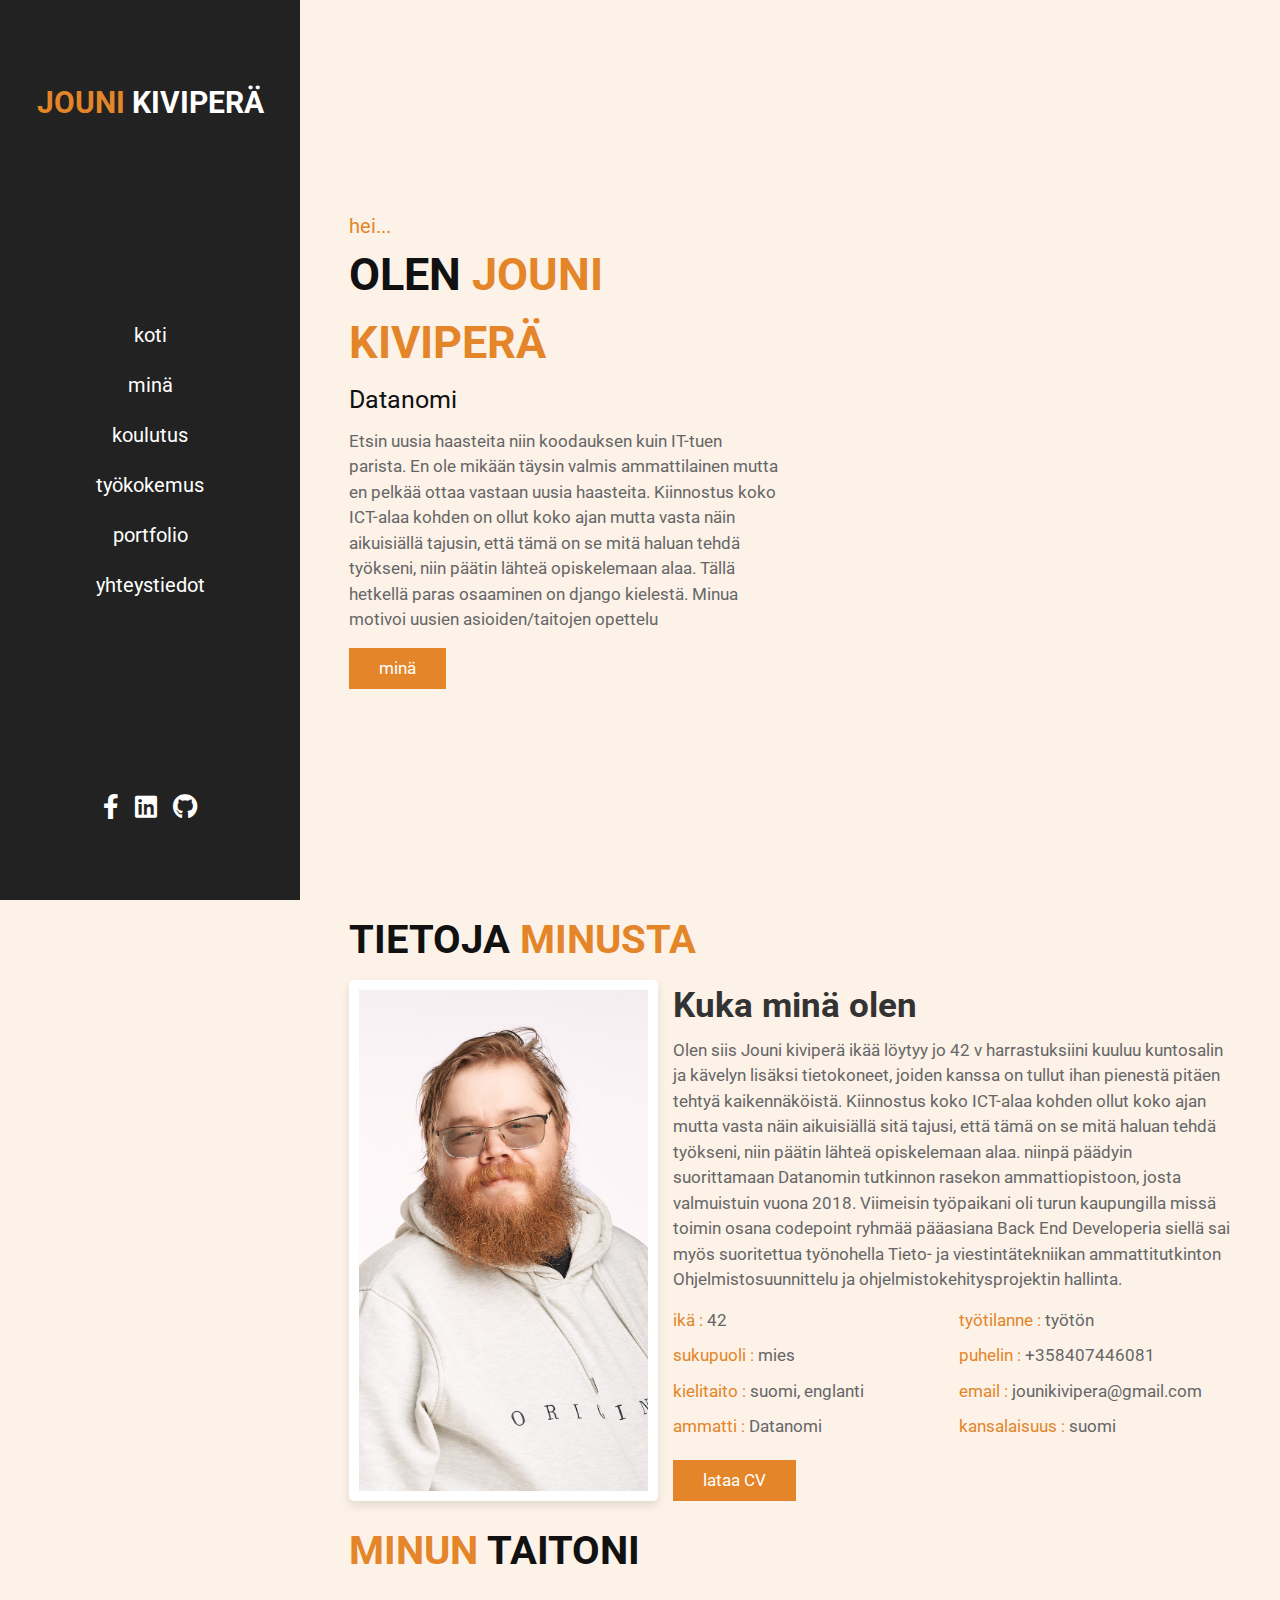
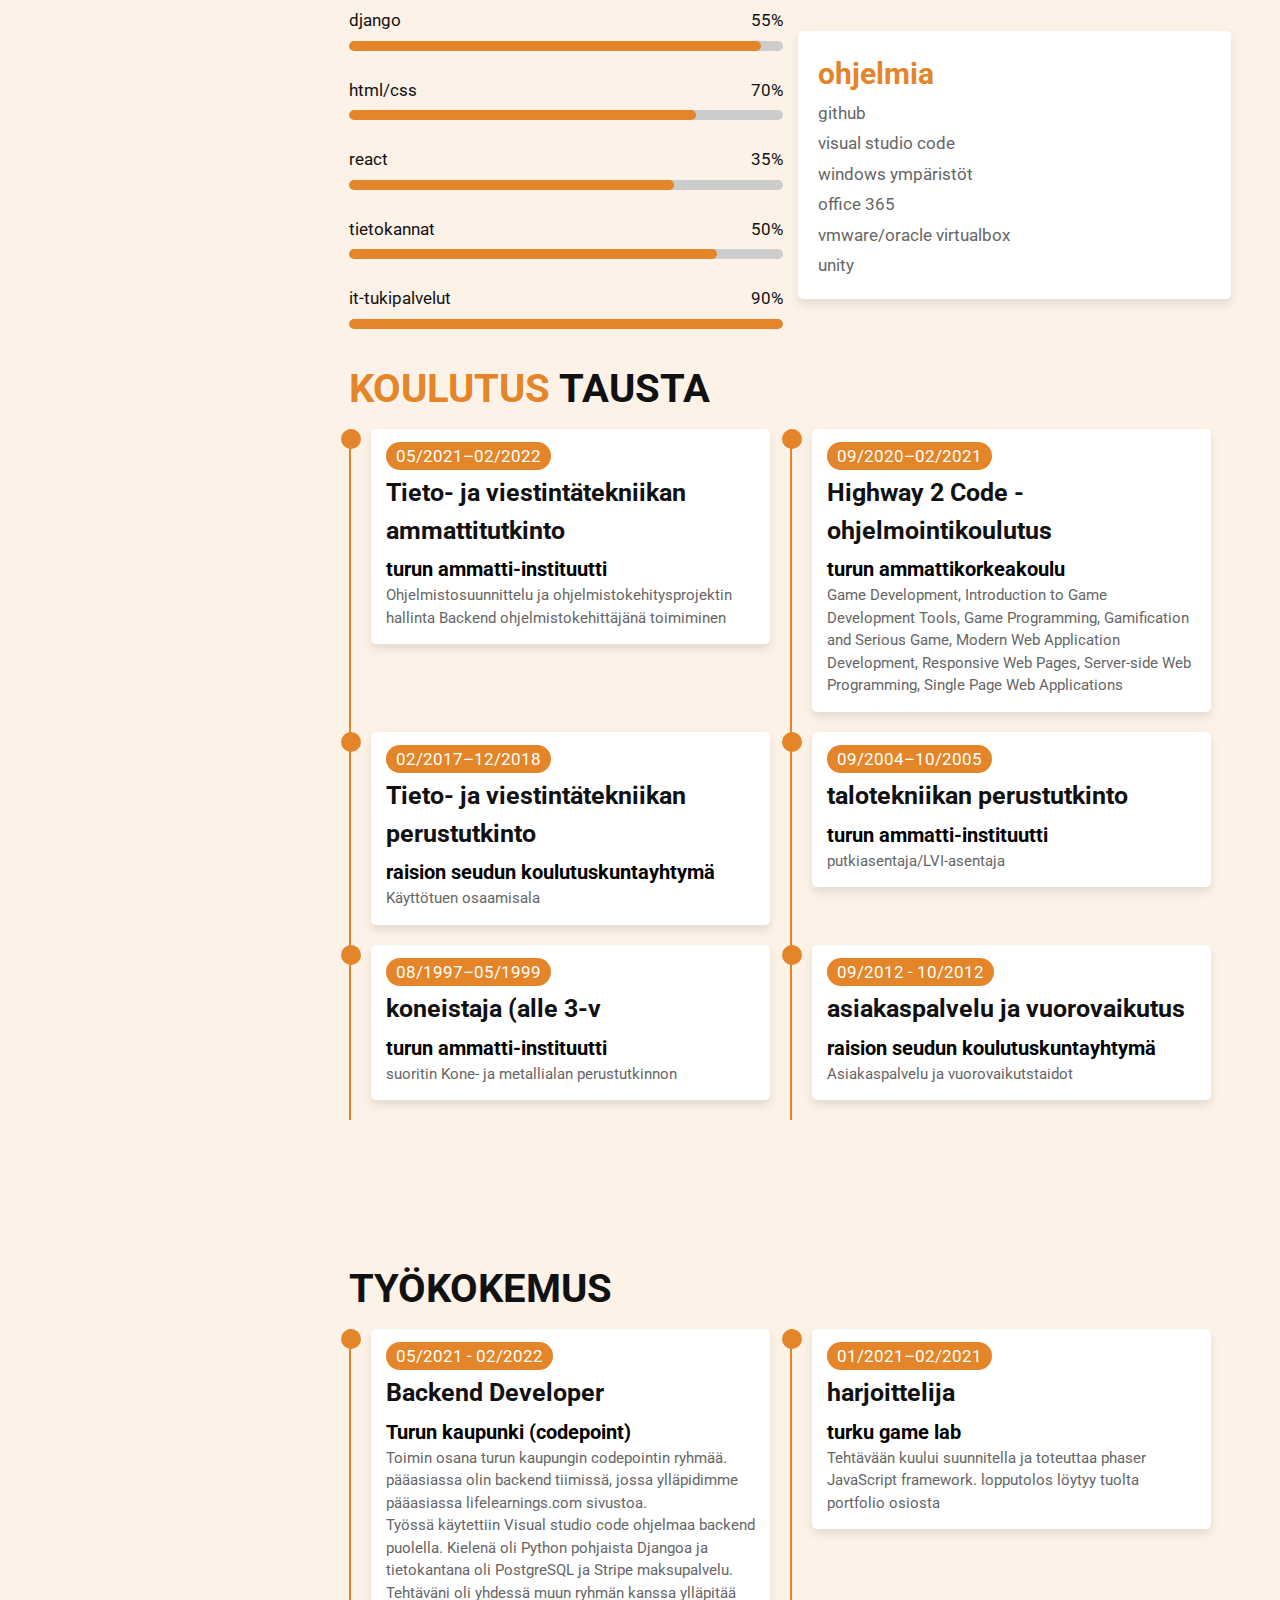
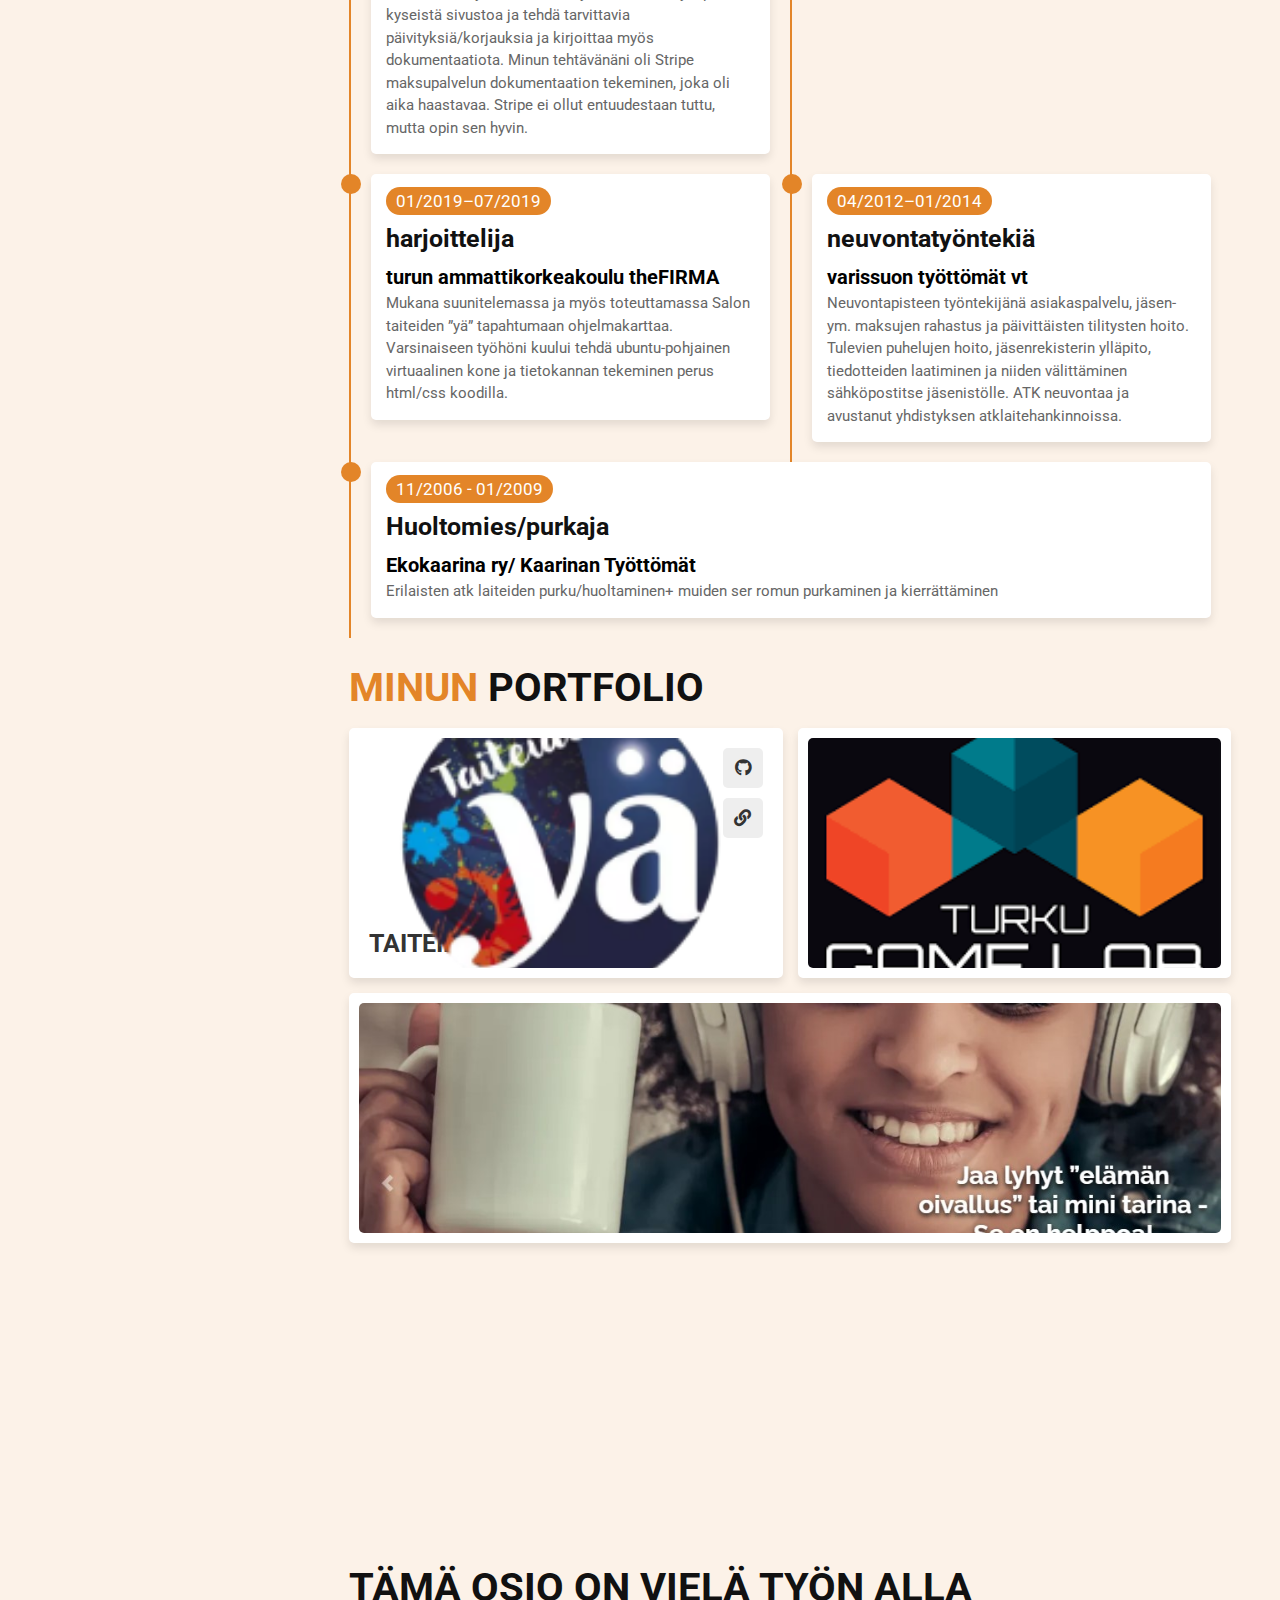
==== commit 99172714: "Update index.html" ====
--- a/index.html
+++ b/index.html
@@ -48,9 +48,9 @@
 
     <section class="home" id="home">
       <div class="content">
-        <span class="hi"> Hei... </span>
+        <span class="hi"> hei... </span>
         <h3>Olen <span> jouni kiviperä </span></h3>
-        <p class="info">Datanomi/tietojenkäsittely tradenomi opiskelija</p>
+        <p class="info">Datanomi</p>
         <p class="text">
           Etsin uusia haasteita niin koodauksen kuin IT-tuen parista. En ole mikään täysin
           valmis ammattilainen mutta en pelkää ottaa vastaan uusia haasteita. Kiinnostus koko
@@ -81,16 +81,16 @@
         <div class="content">
           <h3>Kuka minä olen</h3>
           <p>
-            Olen siis Jouni kiviperä ikää löytyy jo 42 vuotta harrastuksiini kuuluu kuntosalin ja kävelyn lisäksi tietokoneet, joiden kanssa on tullut ihan pienestä pitäen tehtyä kaikennäköistä. Kiinnostus koko ICT-alaa kohden ollut koko ajan mutta vasta näin aikuisiällä sitä tajusi, että tämä on se mitä haluan tehdä työkseni, niin päätin lähteä opiskelemaan alaa. niinpä päädyin suorittamaan Datanomin tutkinnon rasekon ammattiopistoon, josta valmuistuin vuona 2018. Viimeisin työpaikani oli turun kaupungilla missä toimin osana codepoint ryhmää pääasiana Back End Developeria siellä sai myös suoritettua työnohella Tieto- ja viestintätekniikan ammattitutkinton Ohjelmistosuunnittelu ja ohjelmistokehitysprojektin hallinta. </p>
+            Olen siis Jouni kiviperä ikää löytyy jo 42 v harrastuksiini kuuluu kuntosalin ja kävelyn lisäksi tietokoneet, joiden kanssa on tullut ihan pienestä pitäen tehtyä kaikennäköistä. Kiinnostus koko ICT-alaa kohden ollut koko ajan mutta vasta näin aikuisiällä sitä tajusi, että tämä on se mitä haluan tehdä työkseni, niin päätin lähteä opiskelemaan alaa. niinpä päädyin suorittamaan Datanomin tutkinnon rasekon ammattiopistoon, josta valmuistuin vuona 2018. Viimeisin työpaikani oli turun kaupungilla missä toimin osana codepoint ryhmää pääasiana Back End Developeria siellä sai myös suoritettua työnohella Tieto- ja viestintätekniikan ammattitutkinton Ohjelmistosuunnittelu ja ohjelmistokehitysprojektin hallinta. </p>
           <div class="box-container">
             <div class="box">
               <p><span> ikä : </span> 42</p>
               <p><span> sukupuoli : </span> mies</p>
-              <p><span> kielitaito : </span> suomi,englanti</p>
+              <p><span> kielitaito : </span> suomi, englanti</p>
               <p><span> ammatti : </span>Datanomi</p>
             </div>
             <div class="box">
-              <p><span> työtilanne : </span> tietojenkäsittely tradenomi opiskelija</p>
+              <p><span> työtilanne : </span> työtön</p>
               <p><span> puhelin : </span> +358407446081</p>
               <p><span> email : </span> jounikivipera@gmail.com</p>
               <p><span> kansalaisuus : </span> suomi</p>
@@ -108,7 +108,7 @@
       <div class="row-2">
         <div class="skills">
           <div class="progress">
-            <h3>django <span> 60% </span></h3>
+            <h3>django <span> 55% </span></h3>
             <div class="bar"><span></span></div>
           </div>
           <div class="progress">
@@ -116,11 +116,11 @@
             <div class="bar"><span></span></div>
           </div>
           <div class="progress">
-            <h3>react <span> 50% </span></h3>
-            <div class="bar"><span></span></div>
-          </div>
-          <div class="progress">
-            <h3>tietokannat <span> 60% </span></h3>
+            <h3>react <span> 35% </span></h3>
+            <div class="bar"><span></span></div>
+          </div>
+          <div class="progress">
+            <h3>tietokannat <span> 50% </span></h3>
             <div class="bar"><span></span></div>
           </div>
           <div class="progress">
@@ -131,16 +131,13 @@
 
         <div class="box-container">
           <div class="box">
-            <h3>Ohjelmia</h3>
-            <p>Github</p>
-            <p>Visual studio code</p>
-            <p>Windows ympäristöt</p>
-            <p>Office 365</p>
-            <p>Unity</p>
-            <p>Vmware/Oracle virtualbox</p>
-            <!--<h3>Käyttöjärjestelmät</h3>-->
-            <p>Vmware/Oracle virtualbox</p>
-            <p>Linux ympäristöt</p>
+            <h3>ohjelmia</h3>
+            <p>github</p>
+            <p>visual studio code</p>
+            <p>windows ympäristöt</p>
+            <p>office 365</p>
+            <p>vmware/oracle virtualbox</p>
+            <p>unity</p>
           </div>
     </section>
 
@@ -219,16 +216,6 @@
       <h1 class="heading"><span>  </span> työkokemus</h1>
 
       <div class="box-container">
-        <div class="box">
-          <div class="content">
-            <span> 01/2023 - 03/2023 </span>
-            <h3>IT-Tuki</h3>
-            <h1>Kansalaisen IT-Tuki</h1>
-            <p>Työtehtäväni kuului muun muassa Kansalaisen IT-tuen asiakkaiden auttamista
-              tietoteknisten ongelmien kanssa kuten tietokoneen käytön opastamista,
-              käyttöliittymien päivittämistä ja korjaamista</p>
-          </div>
-        </div>
         <div class="box">
           <div class="content">
             <span> 05/2021 - 02/2022 </span>
